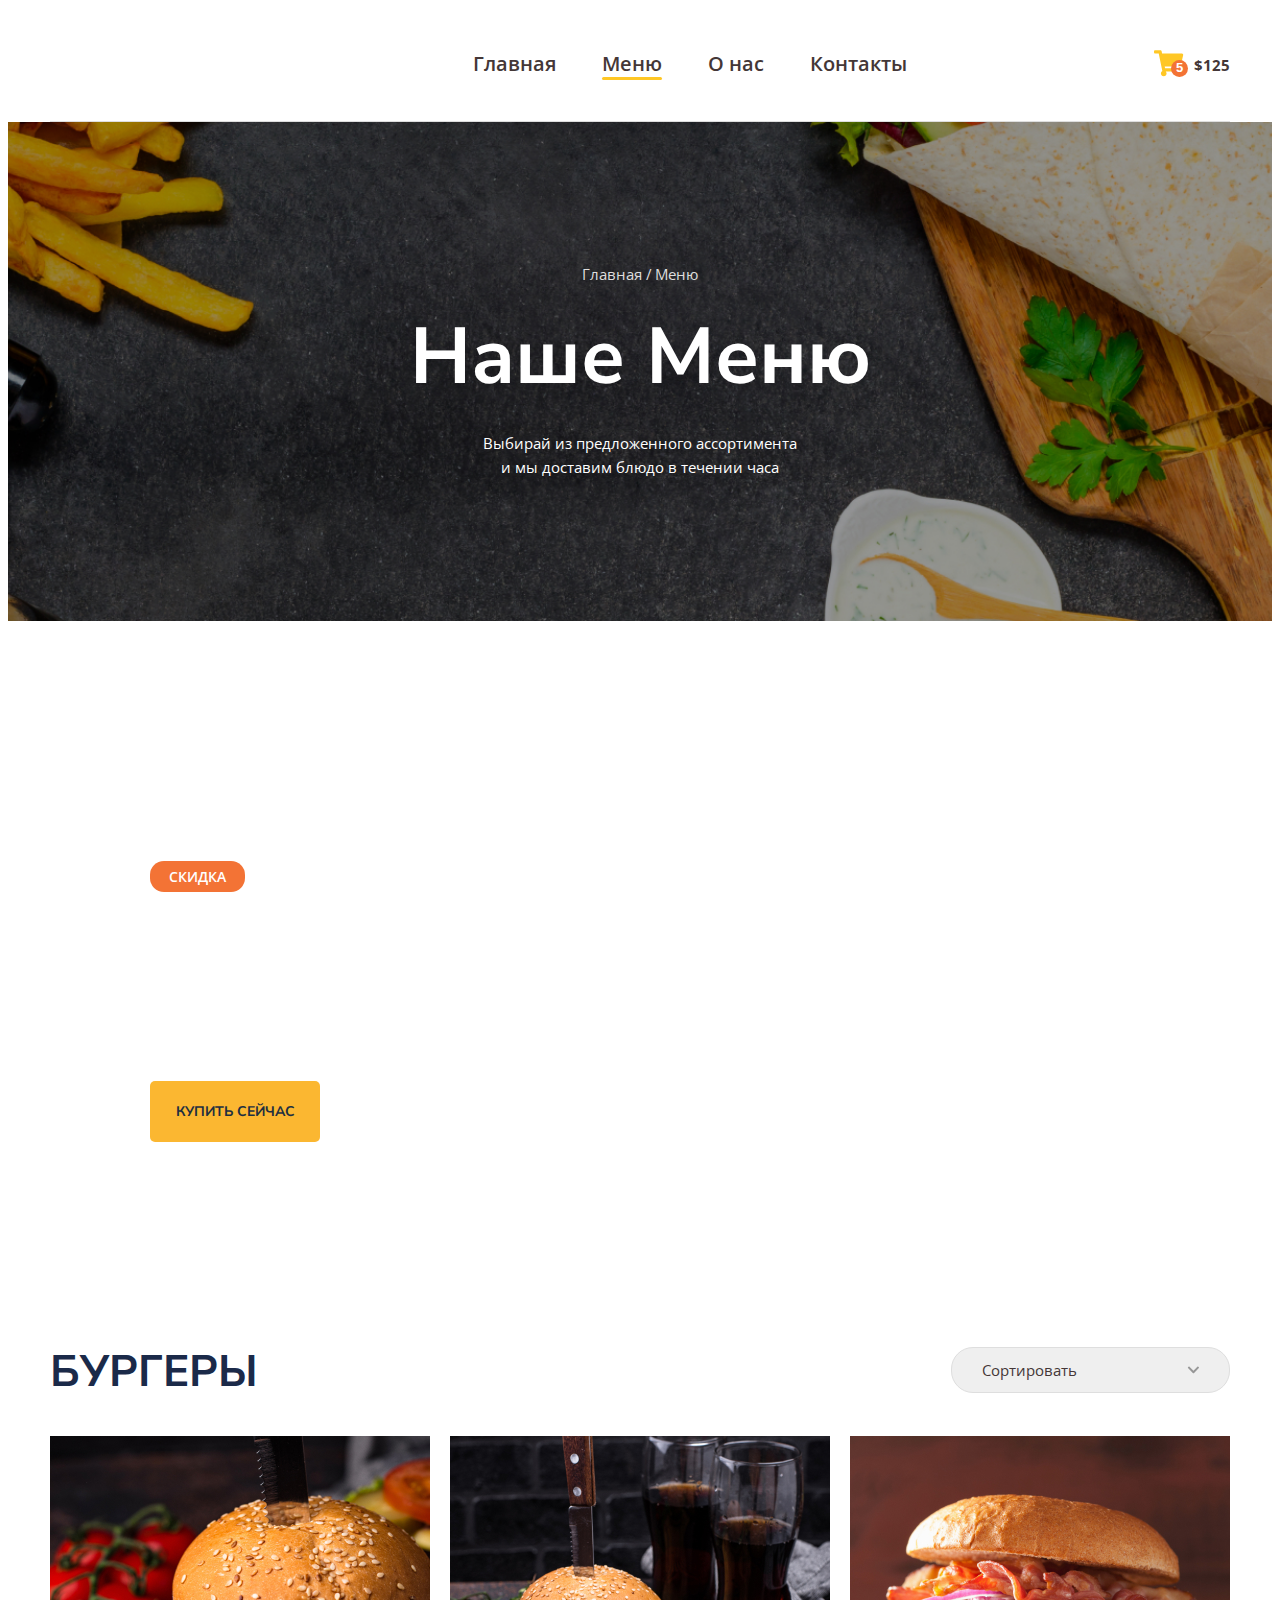
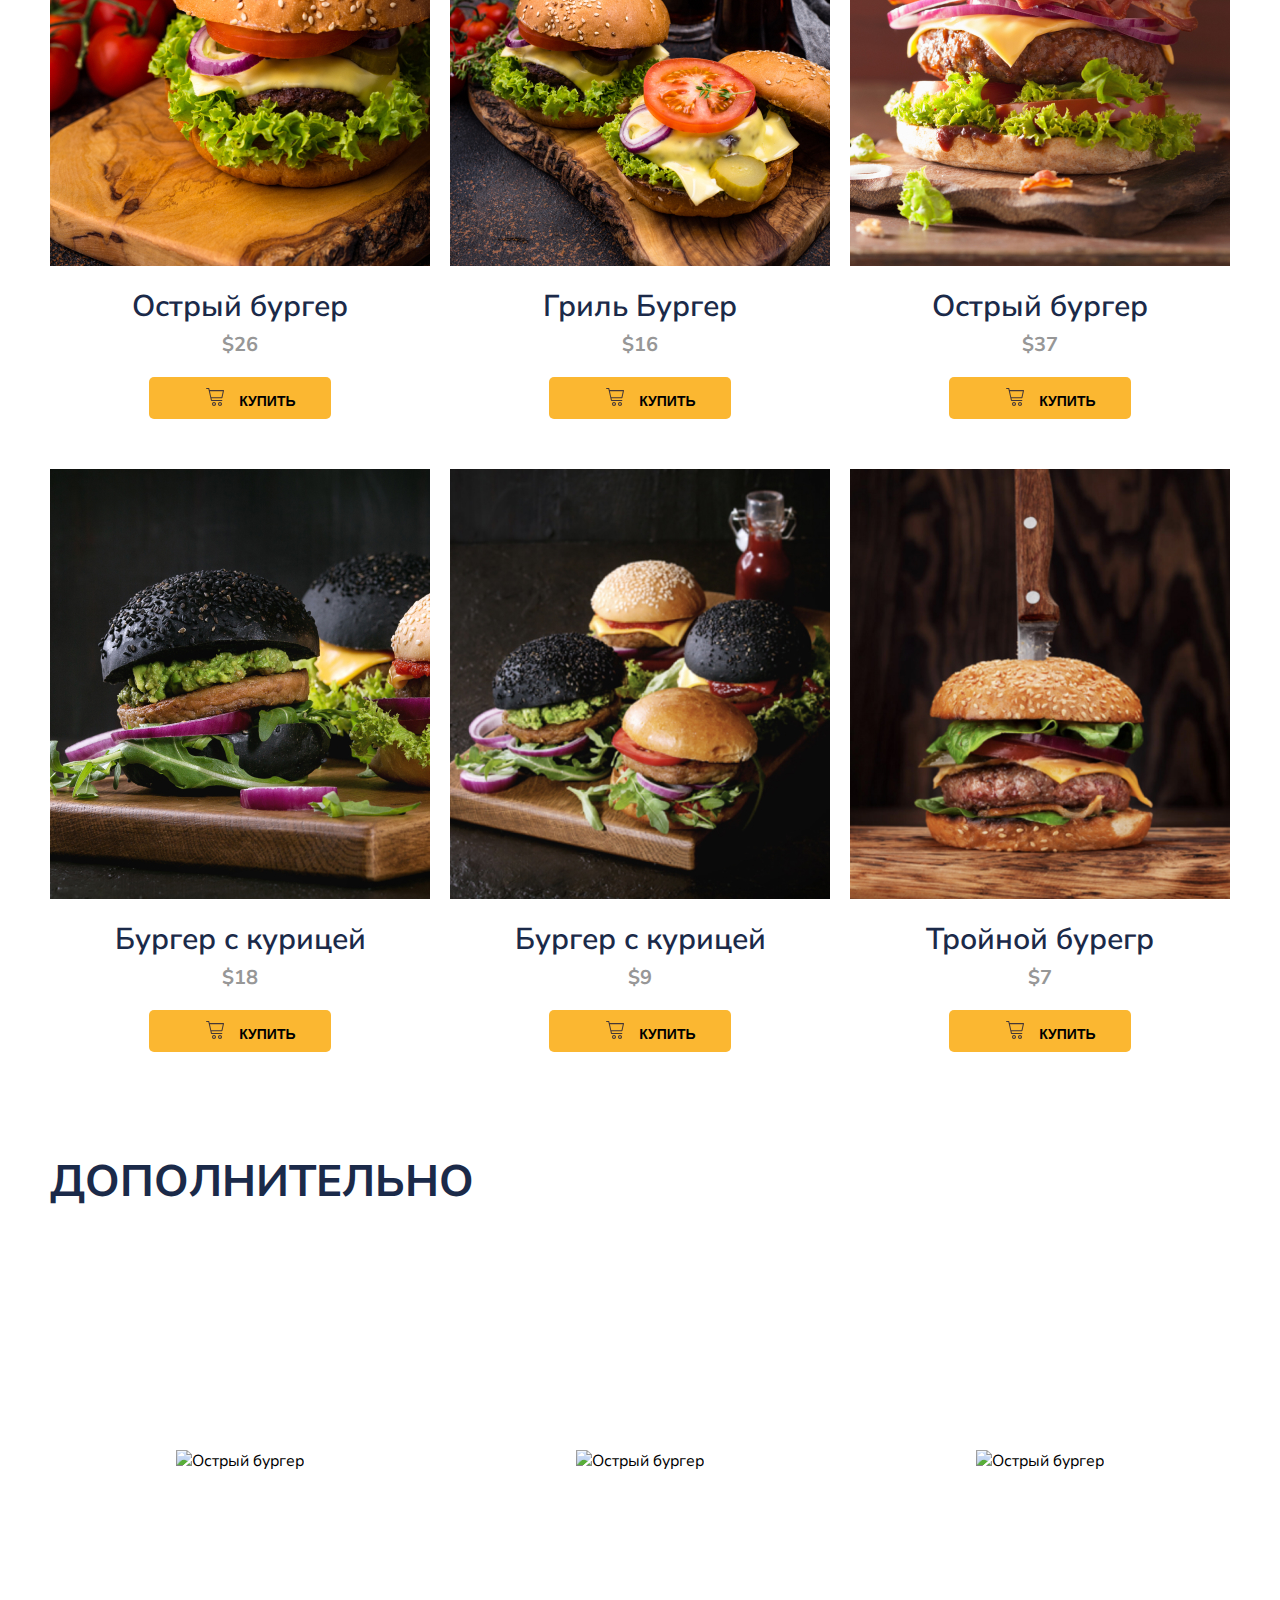
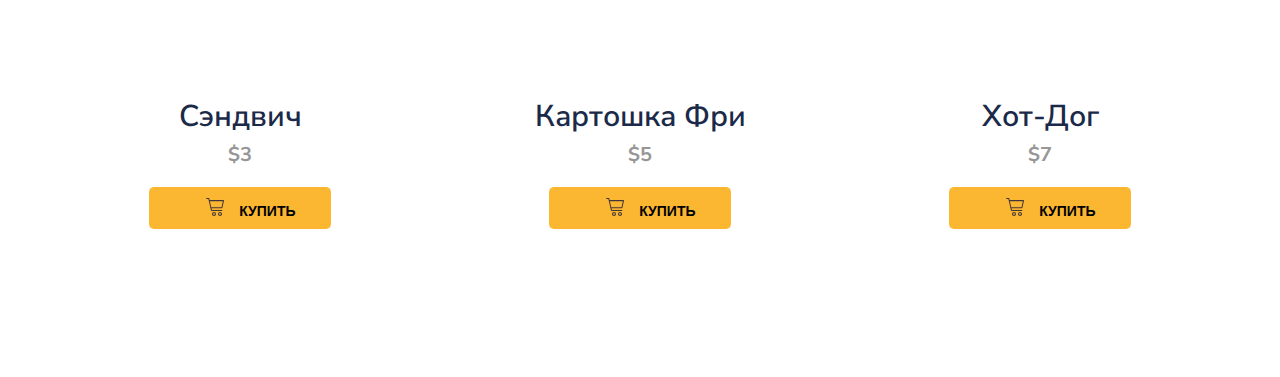
==== index.html @ 00203595 "more-menu" ====
<!DOCTYPE html>
<html lang="RU">
<head>
    <meta charset="UTF-8">
    <meta http-equiv="X-UA-Compatible" content="IE=edge">
    <meta name="viewport" content="width=device-width, initial-scale=1.0">
    <title>Document</title>
    <link rel="preconnect" href="https://fonts.googleapis.com">
    <link rel="preconnect" href="https://fonts.gstatic.com" crossorigin>
    <link href="https://fonts.googleapis.com/css2?family=Lato:wght@700&family=Nunito+Sans:wght@600;700;800;900&family=Open+Sans:wght@400;600;700&display=swap" rel="stylesheet">
    <link rel="stylesheet" href="styles/main.css">
    <link rel="stylesheet" href="styles/normalize.css">
</head>
<body>
    <Header>
        <div class="container">
            <div class="header">
                <a href="#" class="header-logo"></a>
                <nav>
                    <ul class="header-nav">
                        <li><a href="#">Главная</a></li>
                        <li><a href="#" class="active">Меню</a></li>
                        <li><a href="#">О нас</a></li>
                        <li><a href="#">Контакты</a></li>
                    </ul>
                </nav>
                <button type="button" class="button">
                    <span class="button-item">
                        <img src="images/shopping-cart.svg" alt="Корзина">
                        <span class="button-count">5</span>
                    </span>
                    <span class="button-text">$125</span>
                </button>
            </div>
        </div>
    </Header>
    <div class="bg">
        <div class="container">
            <ul class="breadcrumbs">
                <li><a href="#">Главная</a></li>
                <li><a href="#">Меню</a></li>
            </ul>
            <h1 class="title">Наше Меню</h1>
            <p class="discription">Выбирай из предложенного ассортимента и мы доставим блюдо в течении часа</p>
        </div>
    </div>
    <main>
        <div class="banner">
            <div class="container">
                <div class="banner-box">
                    <h2 class="banner-title">
                        <span>скидка</span>
                        -30%
                    </h2>
                    <P class="banner-text">Только при покупке 3-х и более позиций, мы дарим скидку. Акции не суммируются.</P>
                    <a href="#" class="banner-link">купить сейчас</a>
                </div>
            </div>
        </div>
        <section class="menu">
            <div class="container">
                <div class="menu-header">
                    <h2 class="menu-title">
                        Бургеры
                    </h2>
                    <select class="menu-select">
                        <option value="">Сортировать</option>
                        <option value="up">По возрастанию</option> 
                        <option value="down">По убыванию</option>
                    </select>
                </div>
                <div class="menu-grid">
                    <div class="menu-grid-item">
                        <div class="menu-grid-cover">
                            <img src="images/menu/1.jpg" alt="Острый бургер">
                        </div>
                        <p class="menu-grid-title">Острый бургер</p>
                        <P class="menu-grid-price">$26</P>
                        <button type="button" class="menu-grid-btn">
                            <span class="menu-grid-icon"></span>
                            <span class="menu-grid-text">Купить</span>
                        </button>
                    </div>
                    <div class="menu-grid-item">
                        <div class="menu-grid-cover">
                            <img src="images/menu/2.jpg" alt="Острый бургер">
                        </div>
                        <p class="menu-grid-title">Гриль Бургер</p>
                        <P class="menu-grid-price">$16</P>
                        <button type="button" class="menu-grid-btn">
                            <span class="menu-grid-icon"></span>
                            <span class="menu-grid-text">Купить</span>
                        </button>
                    </div>
                    <div class="menu-grid-item">
                        <div class="menu-grid-cover">
                            <img src="images/menu/3.jpg" alt="Острый бургер">
                        </div>
                        <p class="menu-grid-title">Острый бургер</p>
                        <P class="menu-grid-price">$37</P>
                        <button type="button" class="menu-grid-btn">
                            <span class="menu-grid-icon"></span>
                            <span class="menu-grid-text">Купить</span>
                        </button>
                    </div>
                    <div class="menu-grid-item">
                        <div class="menu-grid-cover">
                            <img src="images/menu/4.jpg" alt="Острый бургер">
                        </div>
                        <p class="menu-grid-title">Бургер с курицей</p>
                        <P class="menu-grid-price">$18</P>
                        <button type="button" class="menu-grid-btn">
                            <span class="menu-grid-icon"></span>
                            <span class="menu-grid-text">Купить</span>
                        </button>
                    </div>
                    <div class="menu-grid-item">
                        <div class="menu-grid-cover">
                            <img src="images/menu/5.jpg" alt="Острый бургер">
                        </div>
                        <p class="menu-grid-title">Бургер с курицей</p>
                        <P class="menu-grid-price">$9</P>
                        <button type="button" class="menu-grid-btn">
                            <span class="menu-grid-icon"></span>
                            <span class="menu-grid-text">Купить</span>
                        </button>
                    </div>
                    <div class="menu-grid-item">
                        <div class="menu-grid-cover">
                            <img src="images/menu/6.jpg" alt="Острый бургер">
                        </div>
                        <p class="menu-grid-title">Тройной бурегр</p>
                        <P class="menu-grid-price">$7</P>
                        <button type="button" class="menu-grid-btn">
                            <span class="menu-grid-icon"></span>
                            <span class="menu-grid-text">Купить</span>
                        </button>
                    </div>
                </div>
                <div class="menu-header">
                    <h2 class="menu-title">
                        Дополнительно
                    </h2>
                </div>
                <div class="more-menu-grid">
                    <div class="menu-grid-item">
                        <div class="menu-grid-cover">
                            <img src="images/menu/more/1.jpg" alt="Острый бургер">
                        </div>
                        <p class="menu-grid-title">Сэндвич</p>
                        <P class="menu-grid-price">$3</P>
                        <button type="button" class="menu-grid-btn">
                            <span class="menu-grid-icon"></span>
                            <span class="menu-grid-text">Купить</span>
                        </button>
                    </div>
                    <div class="menu-grid-item">
                        <div class="menu-grid-cover">
                            <img src="images/menu/more/2.jpg" alt="Острый бургер">
                        </div>
                        <p class="menu-grid-title">Картошка Фри</p>
                        <P class="menu-grid-price">$5</P>
                        <button type="button" class="menu-grid-btn">
                            <span class="menu-grid-icon"></span>
                            <span class="menu-grid-text">Купить</span>
                        </button>
                    </div>
                    <div class="menu-grid-item">
                        <div class="menu-grid-cover">
                            <img src="images/menu/more/3.jpg" alt="Острый бургер">
                        </div>
                        <p class="menu-grid-title">Хот-Дог</p>
                        <P class="menu-grid-price">$7</P>
                        <button type="button" class="menu-grid-btn">
                            <span class="menu-grid-icon"></span>
                            <span class="menu-grid-text">Купить</span>
                        </button>
                    </div>
            </div>
        </section>
    </main>
</body>
</html>
---- styles/main.css ----
body {
    font-family: 'Nunito Sans', sans-serif;
}
.container {
    max-width: 1180px;
    margin: 0 auto;
    padding-left: 15px;
    padding-right: 15px;
}
.header {
    border-bottom: 1px solid #DEDEDE;
}
.header {
    font-family: 'Open Sans', sans-serif;
    display: flex; 
    align-items: center;
    justify-content: space-between;
    padding-top: 26px;
    padding-bottom: 25px;
}
.header-logo {
    display: block;
    background-image: url(../images/logo.svg);
    width: 176px;
    height: 56px;
    background-repeat: no-repeat;
    background-size: cover;
}
.header-nav {
    display: flex;
    list-style-type: none;
    padding-left: 0;
    gap: 46px;
}
.header-nav a {
    font-weight: 600;
    font-size: 20px;
    color: #443737;
    text-decoration: none;
}
.header-nav a:hover {
    color: #FFC725;
}
.header-nav a::after {
    content: '';
    width: 100%;
    height: 3px;
    border-radius: 1.5px;
    background: transparent;
    display: block;
}
.header-nav a.active::after {
    background: #FFC725;
}
.button {
    display: flex;
    align-items: center;
    background-color: transparent;
    border: none;
    padding: 0;
    gap: 10px;
    cursor: pointer;
}
.button-text {
    color: #443737;
    font-family: 'Open Sans';
    font-weight: 700;
    font-size: 15px;
}
.button-item {
    position: relative;
}
.button-count {
    font-weight: 700;
    font-size: 13px;
    color: white;
    background: #F37335;
    border-radius: 100%;
    position: absolute;
    width: 17px;
    height: 17px;
    text-align: center;
    line-height: 1.3;
    bottom: 3px;
    right: -4px;
}
.bg {
    text-align: center;
    color: white;
    background-image: url(../images/bg.jpg);
    background-size: cover;
    background-position: center center;
    padding: 142px 0;
    margin-bottom: 140px;
}
.breadcrumbs {
    padding-left: 0;
    margin-top: 0;
    list-style-type: none;
    display: flex;
    justify-content: center;
    gap: 7px;
}
.breadcrumbs a {
    color: #DEDEDE;
    font-size: 15px;
    font-family: 'Open Sans', sans-serif;
    text-decoration: none;
}
.breadcrumbs a:hover {
    color: #FFC725;
}
.breadcrumbs a::before {
    content: '/';
    position: relative;
    left: -3px;
    pointer-events: none;
}
.breadcrumbs a:hover::before {
    color: #DEDEDE
}
.breadcrumbs li:first-child a::before {
    display: none;
}
.title {
    font-weight: 700;
    font-size: 79px;
    margin-top: 17px;
    margin-bottom: 20px;
}
.discription {
    font-family: 'Open Sans', sans-serif;
    font-size: 15px;
    line-height: 1.6;
    max-width: 320px;
    margin: 0 auto;
}
.banner-box {
    background-image: url(../images/banner-bg.jpg);
    margin: 0 auto;
    margin-bottom: 100px;
    background-position: center center;
    padding: 100px;
    background-repeat: no-repeat;
    background-size: cover;
}
.banner-title span {
    font-family: 'Open Sans', sans-serif;
    display: block;
    color: white;
    background-color: #F37335;
    max-width: 95px;
    font-size: 14px;
    text-align: center;
    text-transform: uppercase;
    padding-top: 6px;
    padding-bottom: 6px;
    border-radius: 14px;
    margin-bottom: 9px;
    font-weight: 600;
}
.banner-title {
    color: white;
    font-weight: 900;
    font-size: 60px;
    margin-top: 0;
    margin-bottom: 11px;
}
.banner-text {
    max-width: 307px;
    font-family: 'Open Sans', sans-serif;
    font-size: 15px;
    color: white;
    margin: 0;
    line-height: 24px;
}
.banner-link {
    text-decoration: none;
    font-weight: 700;
    font-size: 14px;
    color: #1e2f40;
    background-color: #FBB731;
    padding: 21px 0px;
    display: block;
    margin-top: 15px;
    border-radius: 5px;
    max-width: 170px;
    text-align: center;
    text-transform: uppercase;
}
.menu-header {
    display: flex;
    align-items: center;
    justify-content: space-between;
}
.menu-title {
    font-size: 44px;
    font-weight: 700;
    text-transform: uppercase;
    color: #1B2A49;
    margin: 0;
    margin-bottom: 34px;
}
.menu-select {
    border: 1px solid #DEDEDE;
    padding: 12px 30px;
    border-radius: 22px;
    color: #443737;
    font-size: 15px;
    font-family: 'Open Sans', sans-serif;
    appearance: none;
    flex-basis: 279px;
    background-image: url(../images/arrow-down.svg);
    background-size: 12.79px 7.75px;
    background-repeat: no-repeat;
    background-position:  89% center;
    margin-bottom: 38px;
}
.menu-grid {
    display: grid;
    grid-template-columns: repeat(3, 1fr);
    gap: 20px;
    row-gap: 50px;
}
.menu-grid > *:nth-last-child(-n+3) {
    margin-bottom: 100px;
}
.menu-grid-cover {
    width: 100%;
    height: 430px;
    position: relative;
    overflow: hidden;
}
.menu-grid-cover img {
    position: absolute;
    left: 50%;
    top: 50%;
    transform: translate(-50%, -50%);
    object-fit: cover;
}
.menu-grid-title {
    font-size: 30px;
    font-weight: 600;
    margin: 0 auto;
    margin-top: 22px;
    color: #1B2A49;
    max-width: 270px;
    line-height: 38px;
}
.menu-grid-price {
    font-size: 20px;
    font-weight: 700;
    line-height: 28px;
    color: #979797;
    margin: 0 auto;
    margin-top: 5px;
    max-width: 174px;
}
.menu-grid-btn {
    background-color: #FBB731;
    border-radius: 5px;
    border: none;
    padding: 11px 35px 9px 57px;
    /*margin: 0 auto;*/
    margin-top: 18px;
}
.menu-grid-text {
    font-size: 14px;
    line-height: 18px;
    font-weight: 700;
    text-transform: uppercase;
}
.menu-grid-icon {
    background-image: url(../images/cart-menu.svg);
    width: 18px;
    height: 18px;
    display: inline-block;
    margin-right: 11px;
}
.menu-grid-item {
    text-align: center;
    background-repeat: no-repeat;
    background-position: left center;
    background-size: auto 50%;
}
.more-menu-grid {
    display: grid;
    grid-template-columns: repeat(3, 1fr);
    gap: 20px;
    row-gap: 50px;
}
.more-menu-grid > *:nth-last-child(-n+3) {
    margin-bottom: 140px;
}
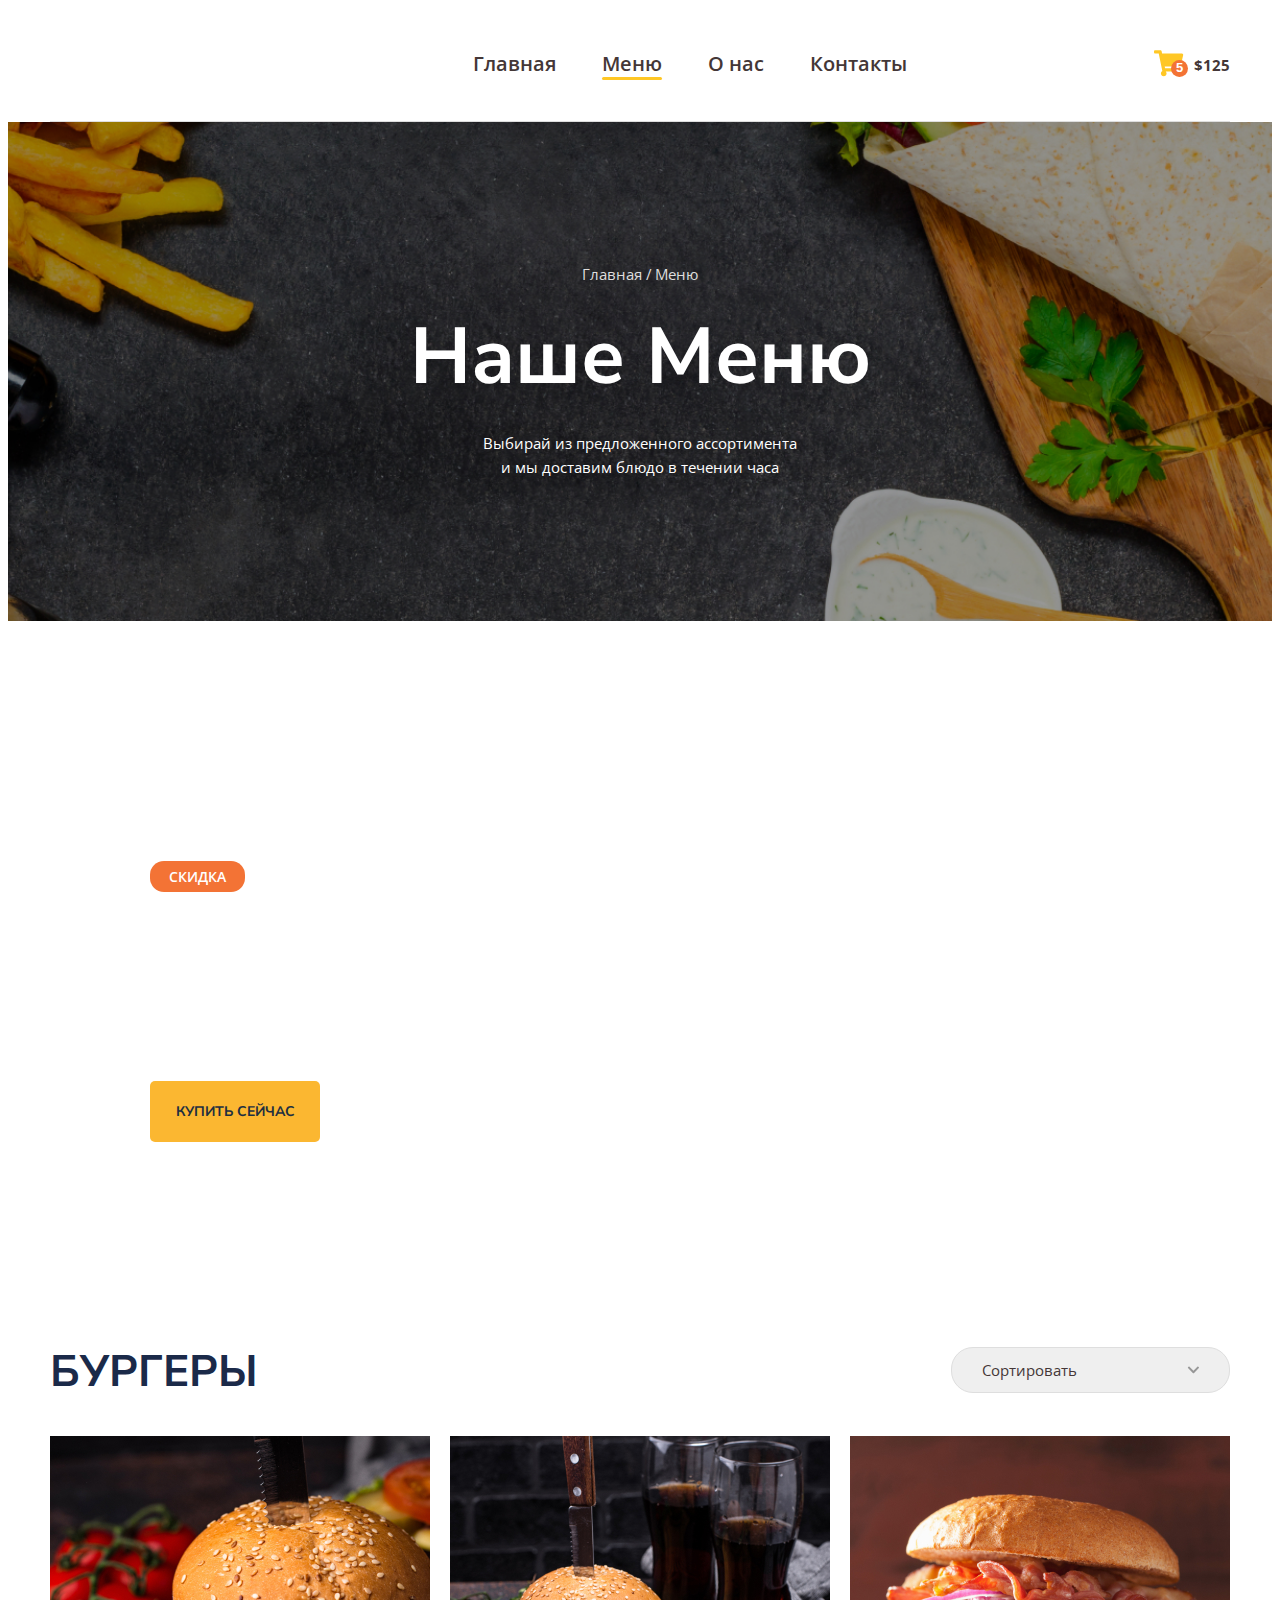
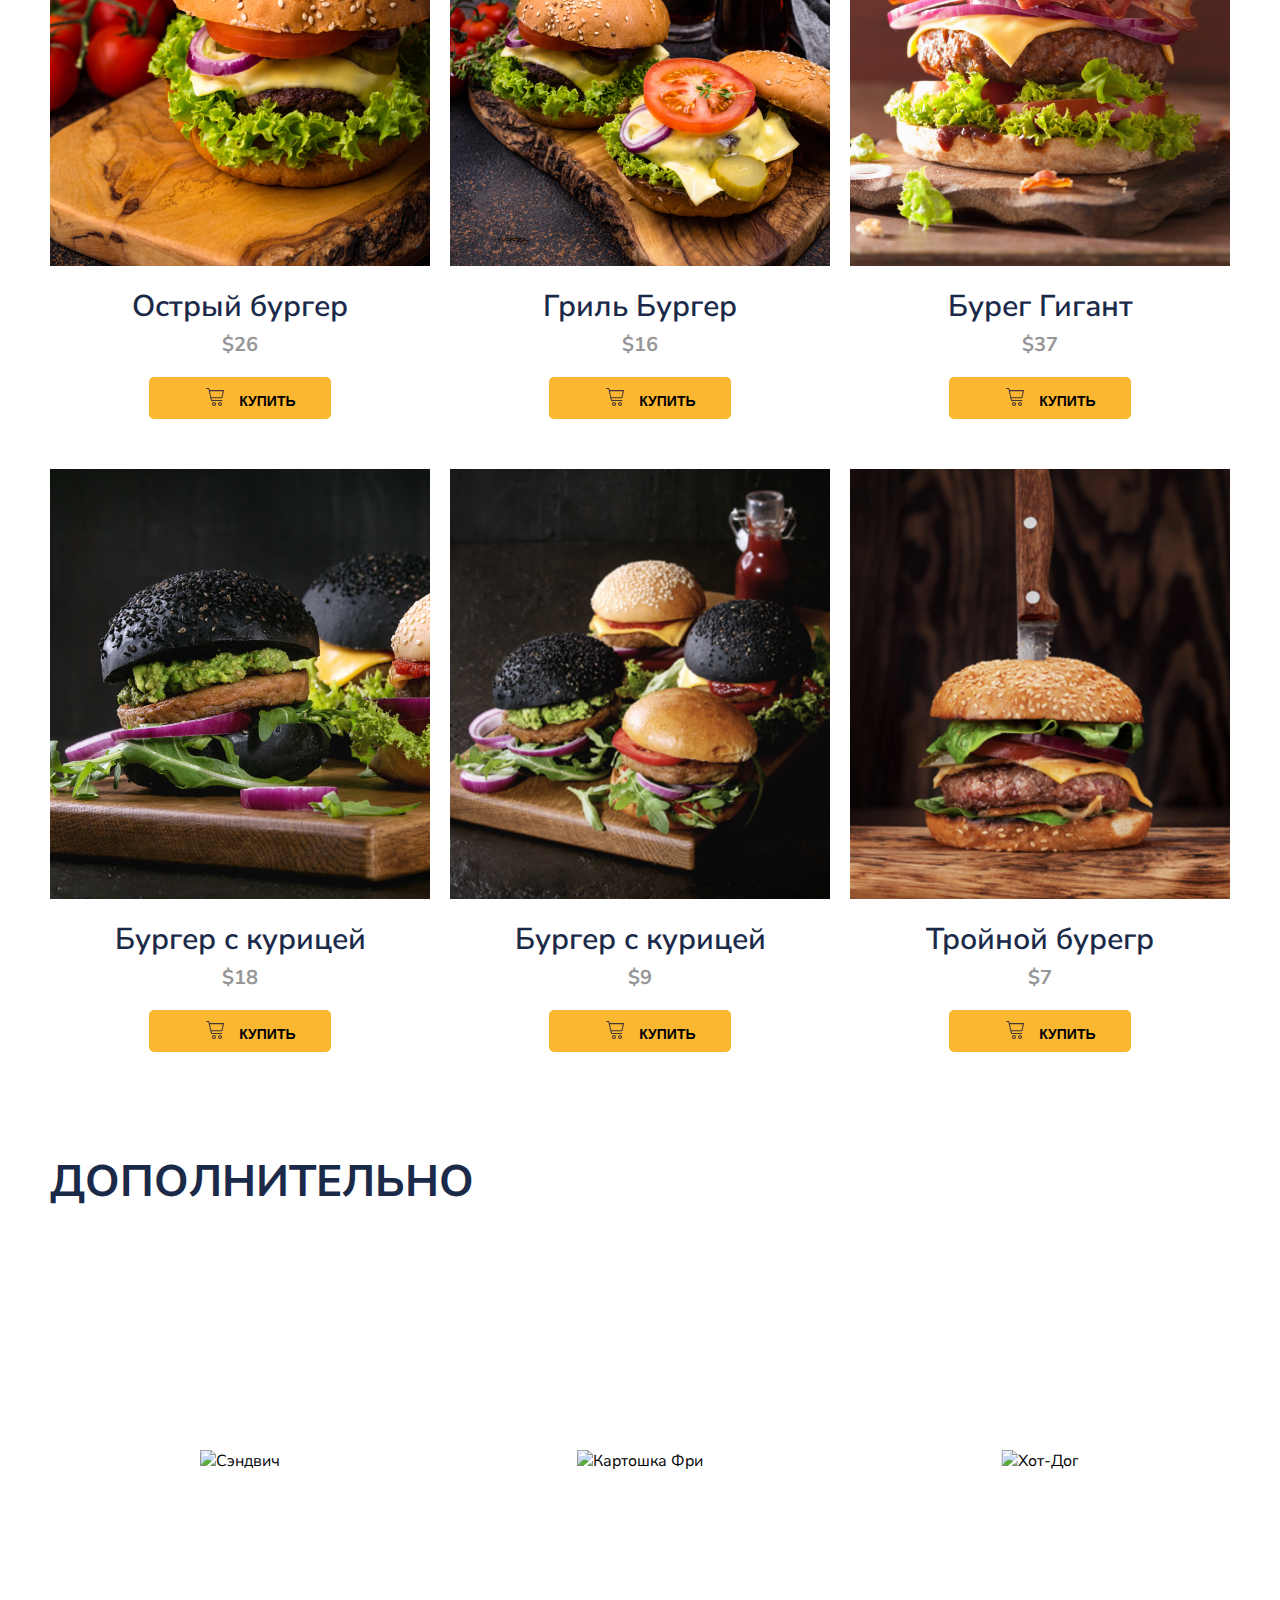
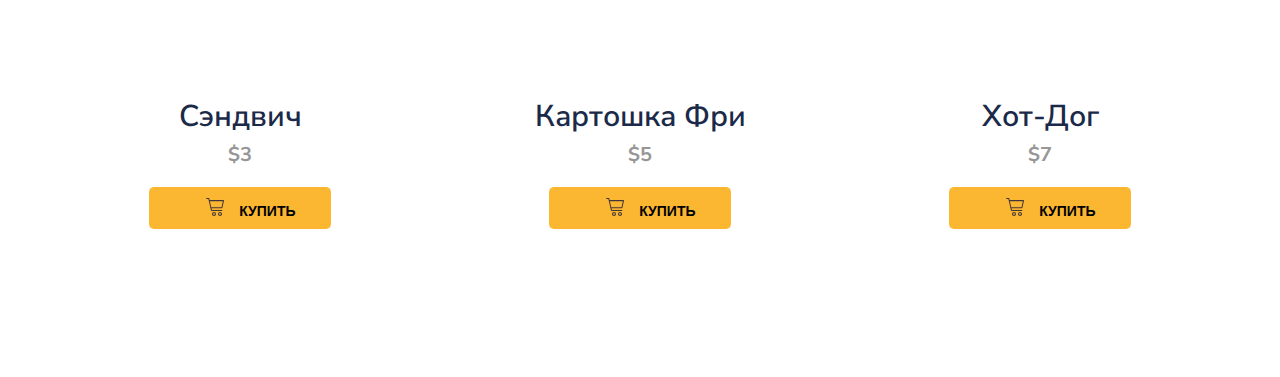
==== commit 2c675f26: "menu-fix-image" ====
--- a/index.html
+++ b/index.html
@@ -83,7 +83,7 @@
                     </div>
                     <div class="menu-grid-item">
                         <div class="menu-grid-cover">
-                            <img src="images/menu/2.jpg" alt="Острый бургер">
+                            <img src="images/menu/2.jpg" alt="Гриль Бургер">
                         </div>
                         <p class="menu-grid-title">Гриль Бургер</p>
                         <P class="menu-grid-price">$16</P>
@@ -94,9 +94,9 @@
                     </div>
                     <div class="menu-grid-item">
                         <div class="menu-grid-cover">
-                            <img src="images/menu/3.jpg" alt="Острый бургер">
+                            <img src="images/menu/3.jpg" alt="Бурег Гигант">
                         </div>
-                        <p class="menu-grid-title">Острый бургер</p>
+                        <p class="menu-grid-title">Бурег Гигант</p>
                         <P class="menu-grid-price">$37</P>
                         <button type="button" class="menu-grid-btn">
                             <span class="menu-grid-icon"></span>
@@ -105,7 +105,7 @@
                     </div>
                     <div class="menu-grid-item">
                         <div class="menu-grid-cover">
-                            <img src="images/menu/4.jpg" alt="Острый бургер">
+                            <img src="images/menu/4.jpg" alt="Бургер с курицей">
                         </div>
                         <p class="menu-grid-title">Бургер с курицей</p>
                         <P class="menu-grid-price">$18</P>
@@ -116,7 +116,7 @@
                     </div>
                     <div class="menu-grid-item">
                         <div class="menu-grid-cover">
-                            <img src="images/menu/5.jpg" alt="Острый бургер">
+                            <img src="images/menu/5.jpg" alt="Бургер с курицей">
                         </div>
                         <p class="menu-grid-title">Бургер с курицей</p>
                         <P class="menu-grid-price">$9</P>
@@ -127,7 +127,7 @@
                     </div>
                     <div class="menu-grid-item">
                         <div class="menu-grid-cover">
-                            <img src="images/menu/6.jpg" alt="Острый бургер">
+                            <img src="images/menu/6.jpg" alt="Тройной бурегр">
                         </div>
                         <p class="menu-grid-title">Тройной бурегр</p>
                         <P class="menu-grid-price">$7</P>
@@ -145,7 +145,7 @@
                 <div class="more-menu-grid">
                     <div class="menu-grid-item">
                         <div class="menu-grid-cover">
-                            <img src="images/menu/more/1.jpg" alt="Острый бургер">
+                            <img src="images/menu/more/1.jpg" alt="Сэндвич">
                         </div>
                         <p class="menu-grid-title">Сэндвич</p>
                         <P class="menu-grid-price">$3</P>
@@ -156,7 +156,7 @@
                     </div>
                     <div class="menu-grid-item">
                         <div class="menu-grid-cover">
-                            <img src="images/menu/more/2.jpg" alt="Острый бургер">
+                            <img src="images/menu/more/2.jpg" alt="Картошка Фри">
                         </div>
                         <p class="menu-grid-title">Картошка Фри</p>
                         <P class="menu-grid-price">$5</P>
@@ -167,7 +167,7 @@
                     </div>
                     <div class="menu-grid-item">
                         <div class="menu-grid-cover">
-                            <img src="images/menu/more/3.jpg" alt="Острый бургер">
+                            <img src="images/menu/more/3.jpg" alt="Хот-Дог">
                         </div>
                         <p class="menu-grid-title">Хот-Дог</p>
                         <P class="menu-grid-price">$7</P>
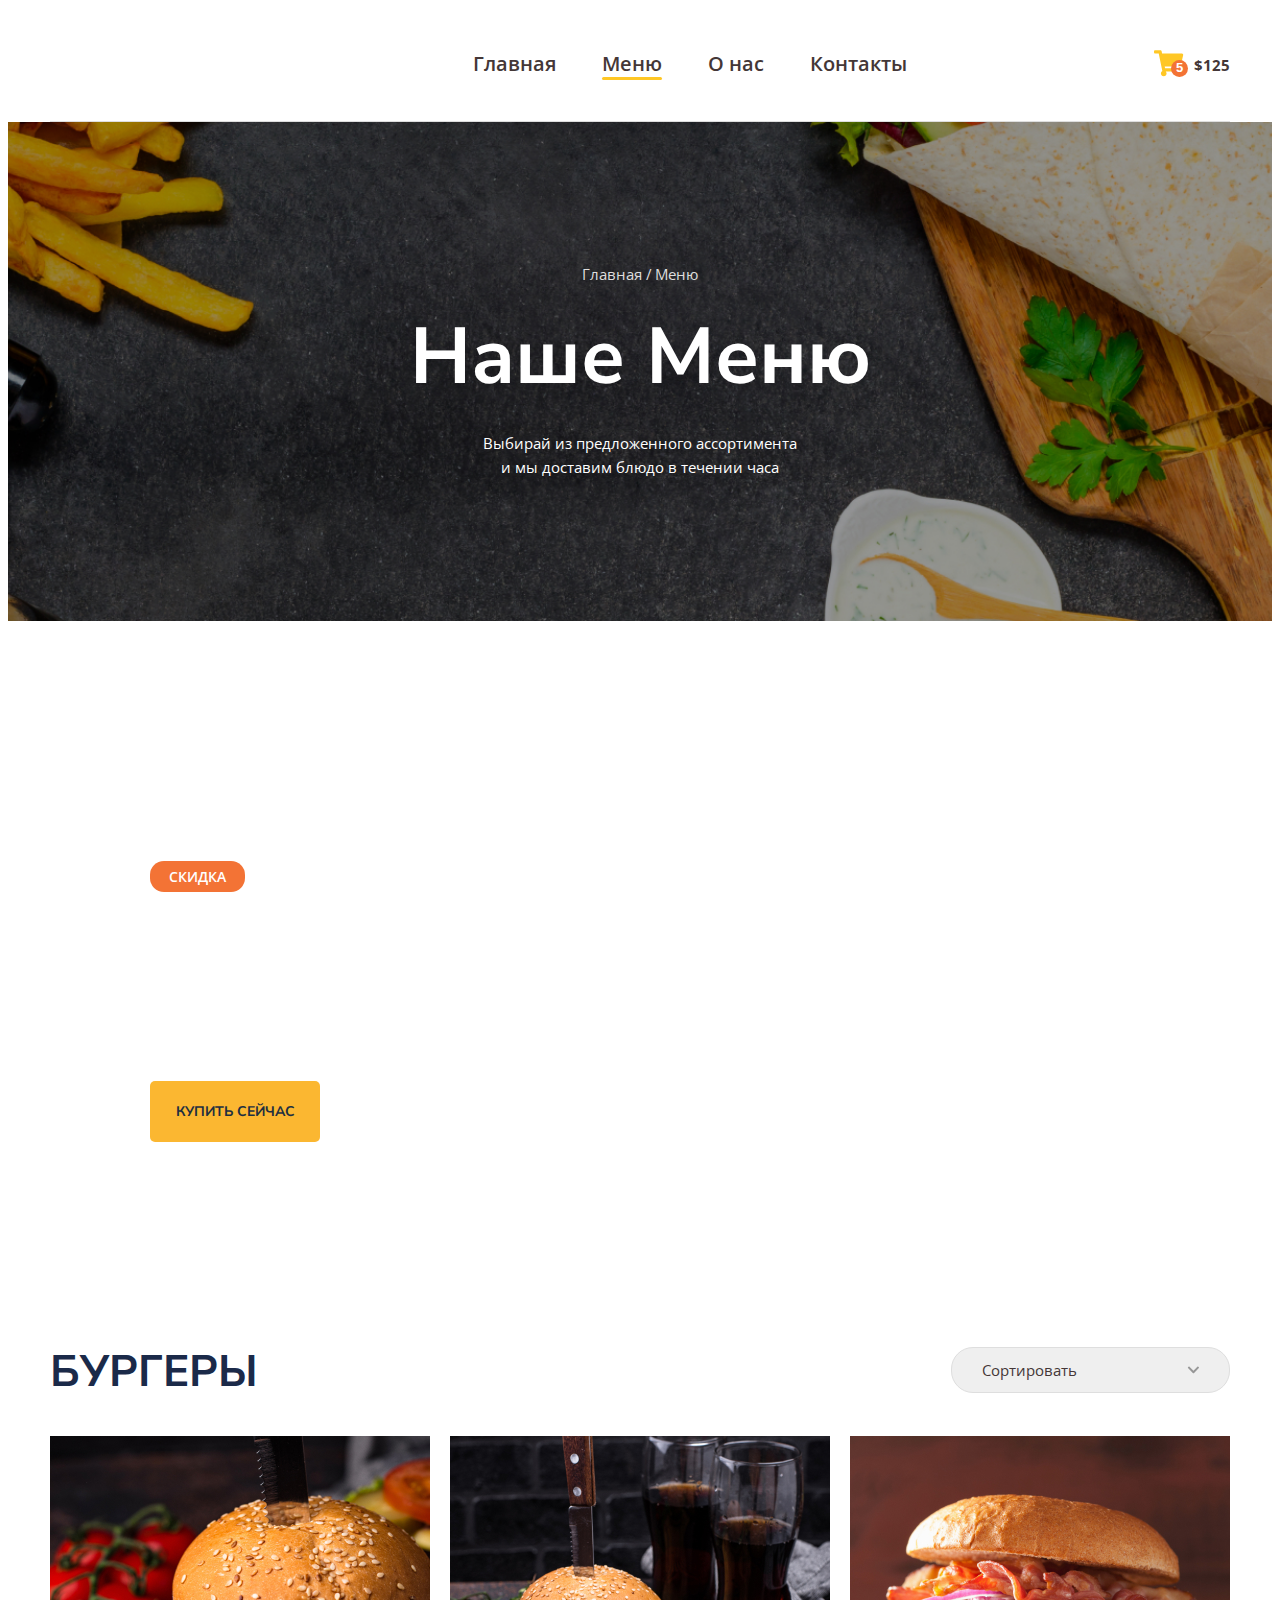
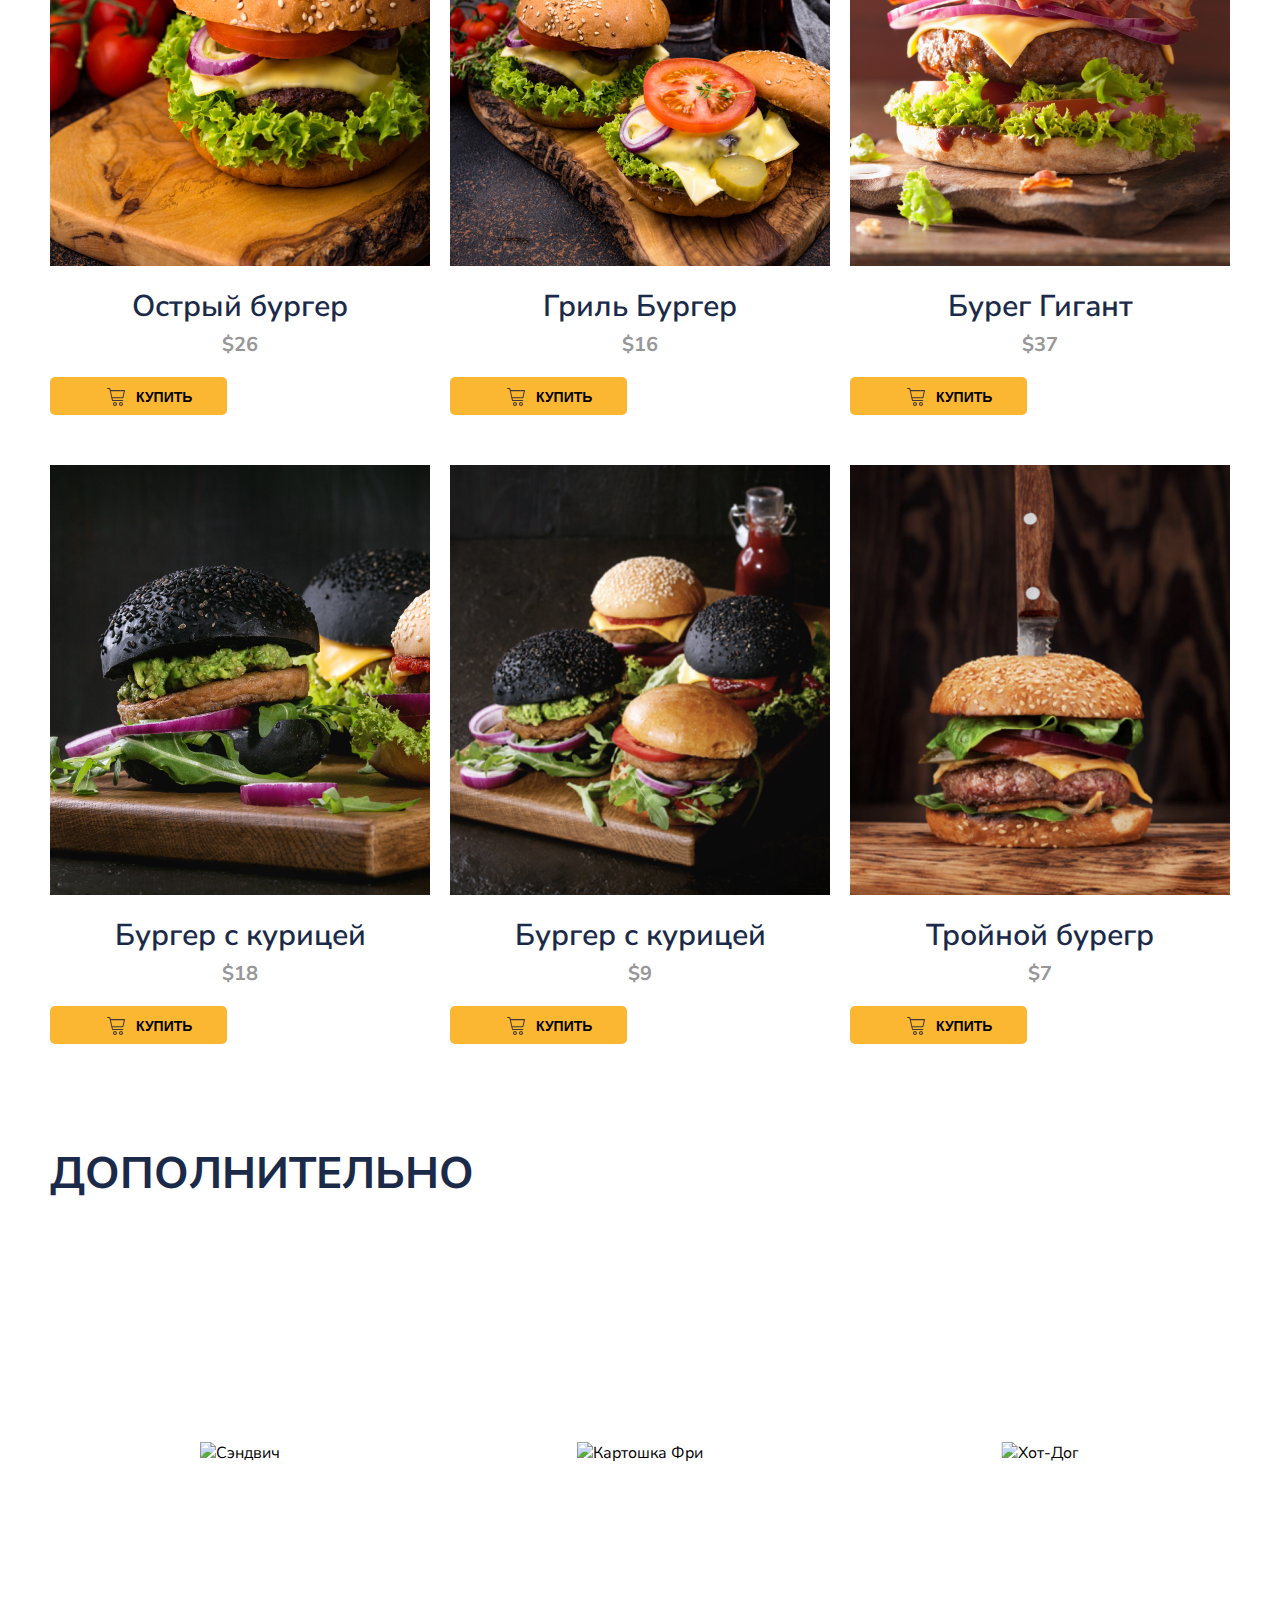
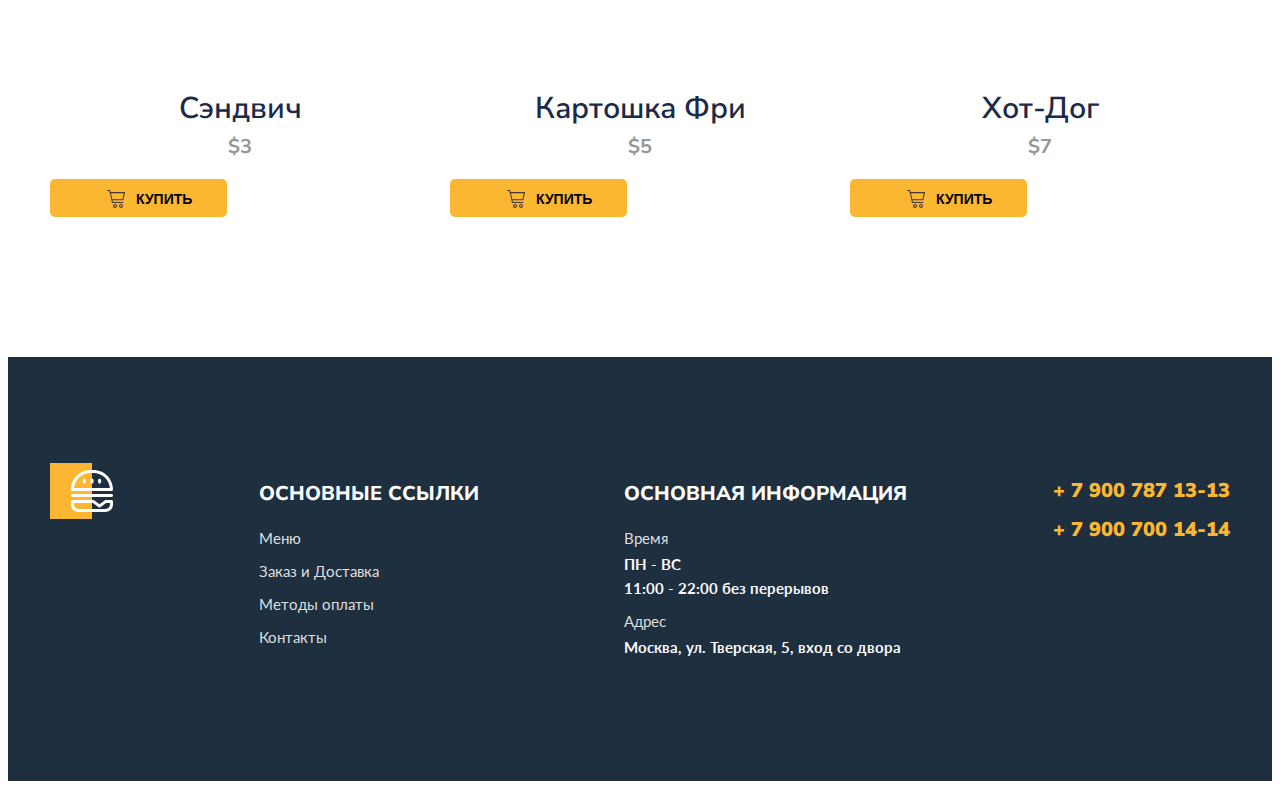
==== commit a50200f0: "add-footer" ====
--- a/index.html
+++ b/index.html
@@ -179,5 +179,43 @@
             </div>
         </section>
     </main>
+    <footer class="footer">
+        <div class="container">
+            <div class="footer-box">
+                <div class="footer-item">
+                    <img class="footer-logo" src="images/logo-light.svg" alt="Logo">
+                </div>
+                <div class="footer-item">
+                    <h2>основные ссылки</h2>
+                    <ul class="footer-list">
+                        <li><a href="">Меню</a></li>
+                        <li><a href="">Заказ и Доставка</a></li>
+                        <li><a href="">Методы оплаты</a></li>
+                        <li><a href="">Контакты</a></li>
+                    </ul>
+                </div>
+                <div class="footer-item">
+                    <h2>основная информация</h2>
+                    <ul class="footer-list">
+                        <li>
+                            <span>Время</span>
+                            ПН - ВС <br>
+                            11:00 - 22:00 без перерывов
+                        </li>
+                        <li>
+                            <span>Адрес</span>
+                            Москва, ул. Тверская, 5, вход со двора
+                        </li>
+                    </ul>
+                </div>
+                <div class="footer-tel">
+                    <ul class="footer-list">
+                        <li>+ 7 900 787 13-13</li>
+                        <li>+ 7 900 700 14-14</li>
+                    </ul>
+                </div>
+            </div>
+        </div>
+    </footer>
 </body>
 </html>--- a/styles/main.css
+++ b/styles/main.css
@@ -261,7 +261,7 @@
     border-radius: 5px;
     border: none;
     padding: 11px 35px 9px 57px;
-    /*margin: 0 auto;*/
+    display: flex;
     margin-top: 18px;
 }
 .menu-grid-text {
@@ -274,8 +274,9 @@
     background-image: url(../images/cart-menu.svg);
     width: 18px;
     height: 18px;
-    display: inline-block;
+    display: block;
     margin-right: 11px;
+    background-repeat: no-repeat;
 }
 .menu-grid-item {
     text-align: center;
@@ -291,4 +292,59 @@
 }
 .more-menu-grid > *:nth-last-child(-n+3) {
     margin-bottom: 140px;
+}
+.footer {
+    background: #1E2F40;
+    color: #fff;
+    padding-top: 106px;
+    padding-bottom: 106px;
+}
+.footer-box {
+    display: flex;
+    justify-content: space-between;
+}
+.footer-logo {
+    width: 63px;
+    height: 56px;
+}
+.footer-item {
+    flex: 0 0 auto;
+}
+.footer-item h2 {
+    font-size: 20px;
+    font-weight: 800;
+    text-transform: uppercase;
+    margin-bottom: 19px;
+}
+.footer-item li {
+    margin-bottom: 9px;
+    font-family: 'Lato', sans-serif;
+    font-size: 15px;
+    color: #FAF9F9;
+    font-weight: 700;
+    line-height: 24px;
+}
+.footer-item a {
+    color: #DEDEDE;
+    text-decoration: none;
+    font-weight: 400;
+}
+.footer-item span {
+    color: #DEDEDE;
+    display: block;
+    font-weight: 400;
+    margin-bottom: 2px;
+}
+.footer-tel ul {
+    font-size: 20px;
+    font-weight: 900;
+    color: #FBB731;
+    margin-top: 14px;
+}
+.footer-tel li {
+    margin-bottom: 12px;
+}
+.footer-list {
+    padding-left: 0;
+    list-style-type: none;
 }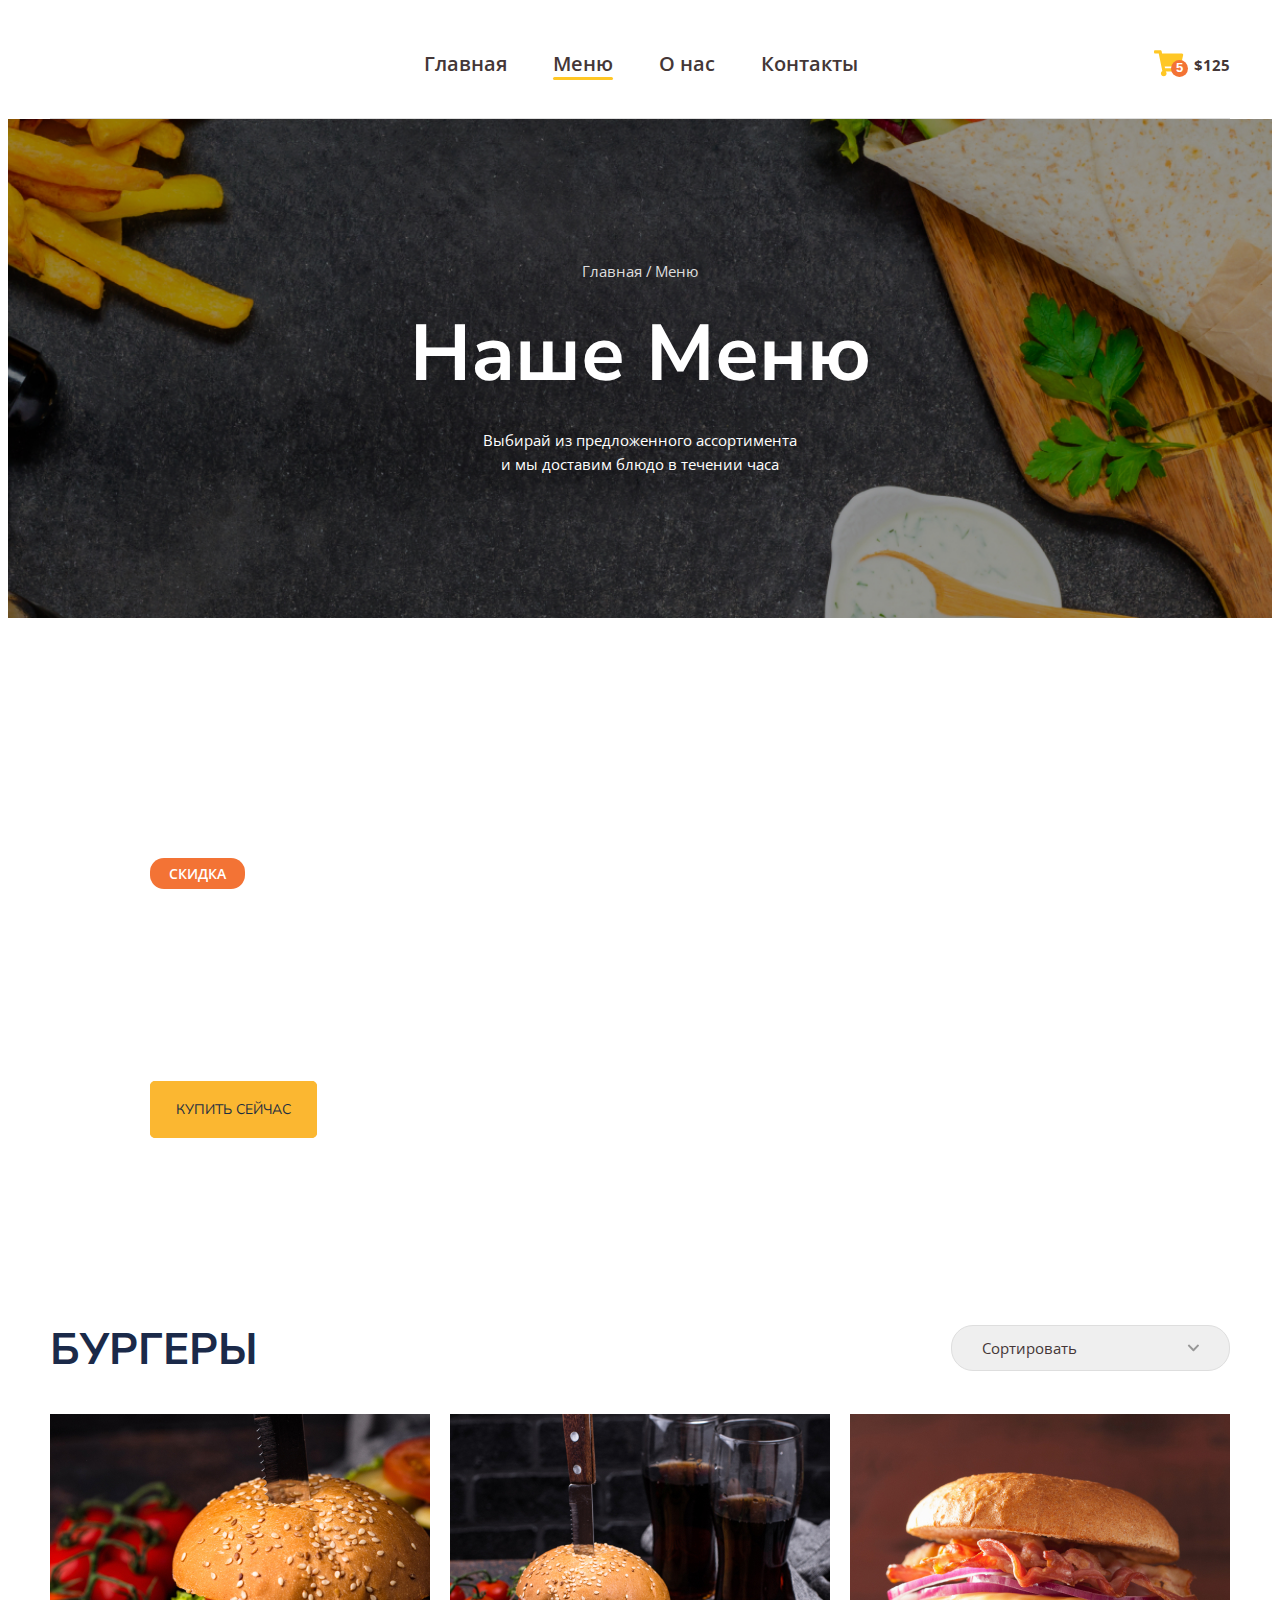
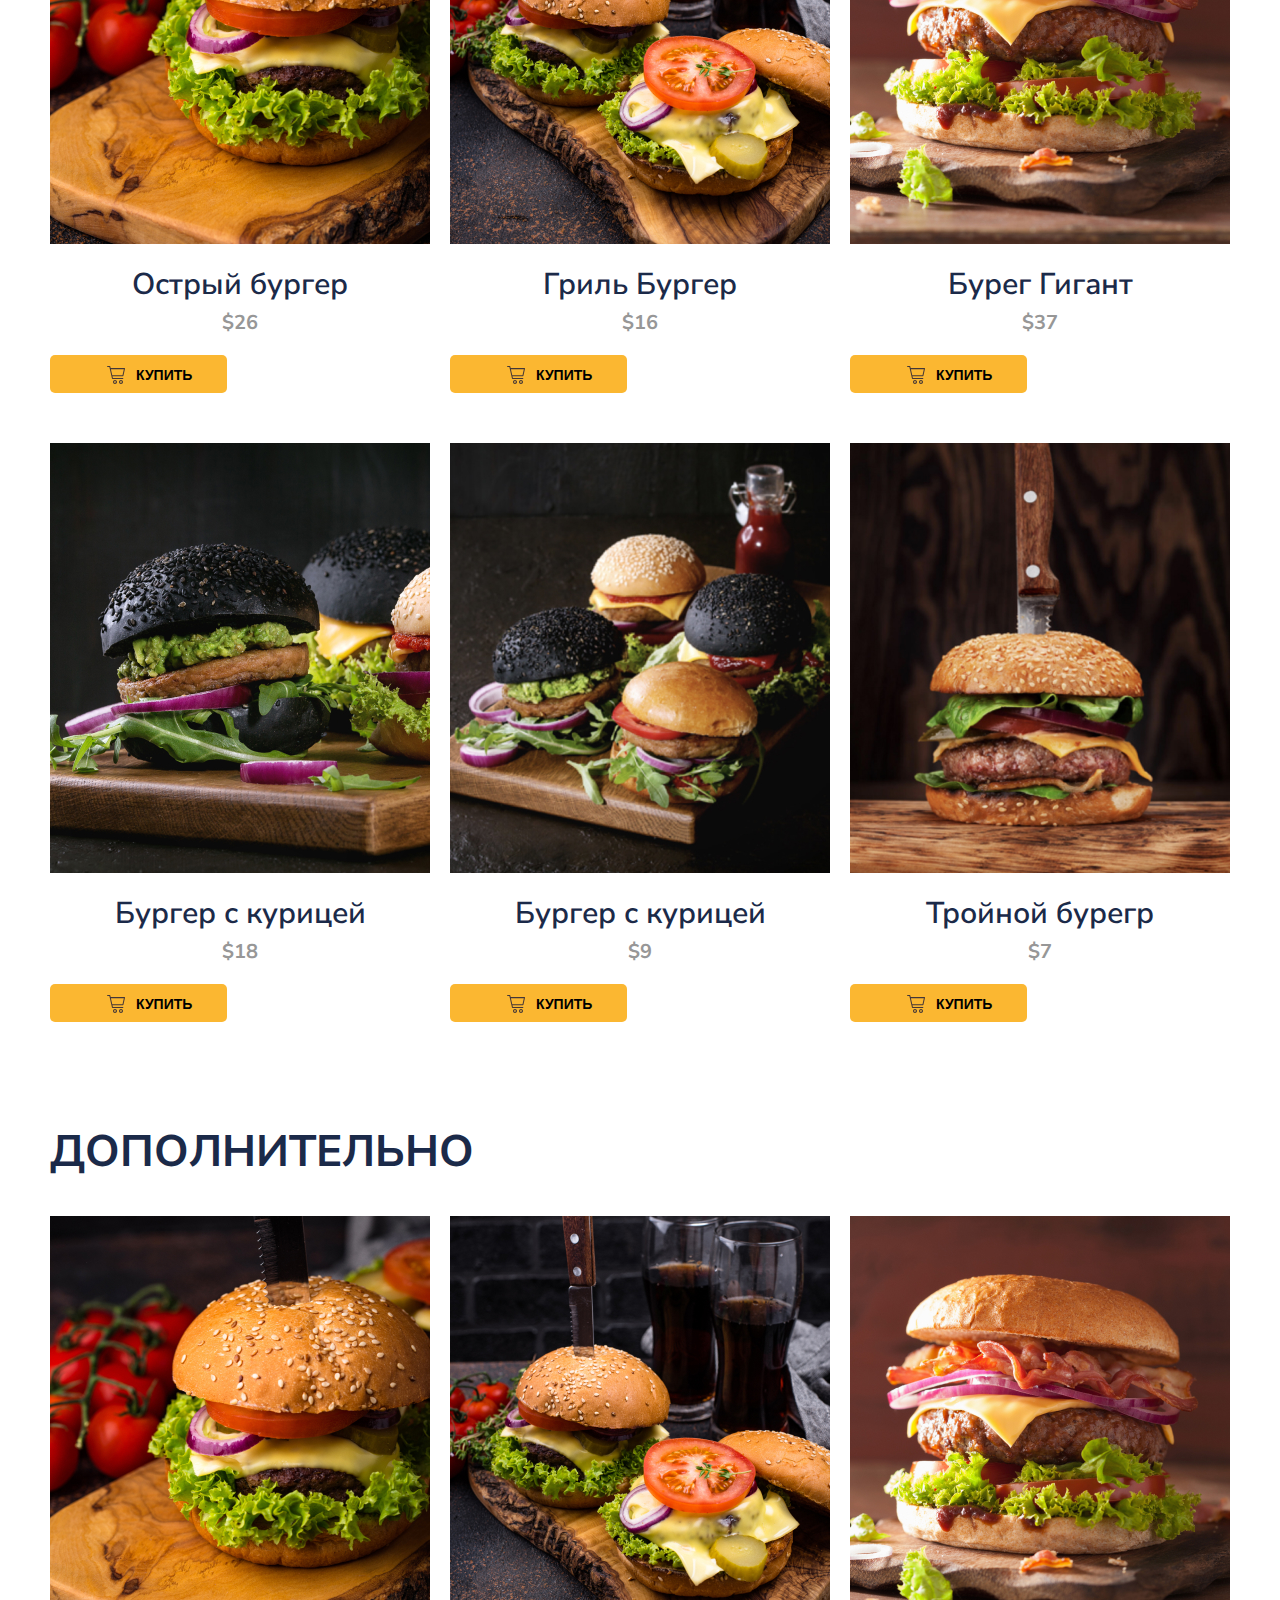
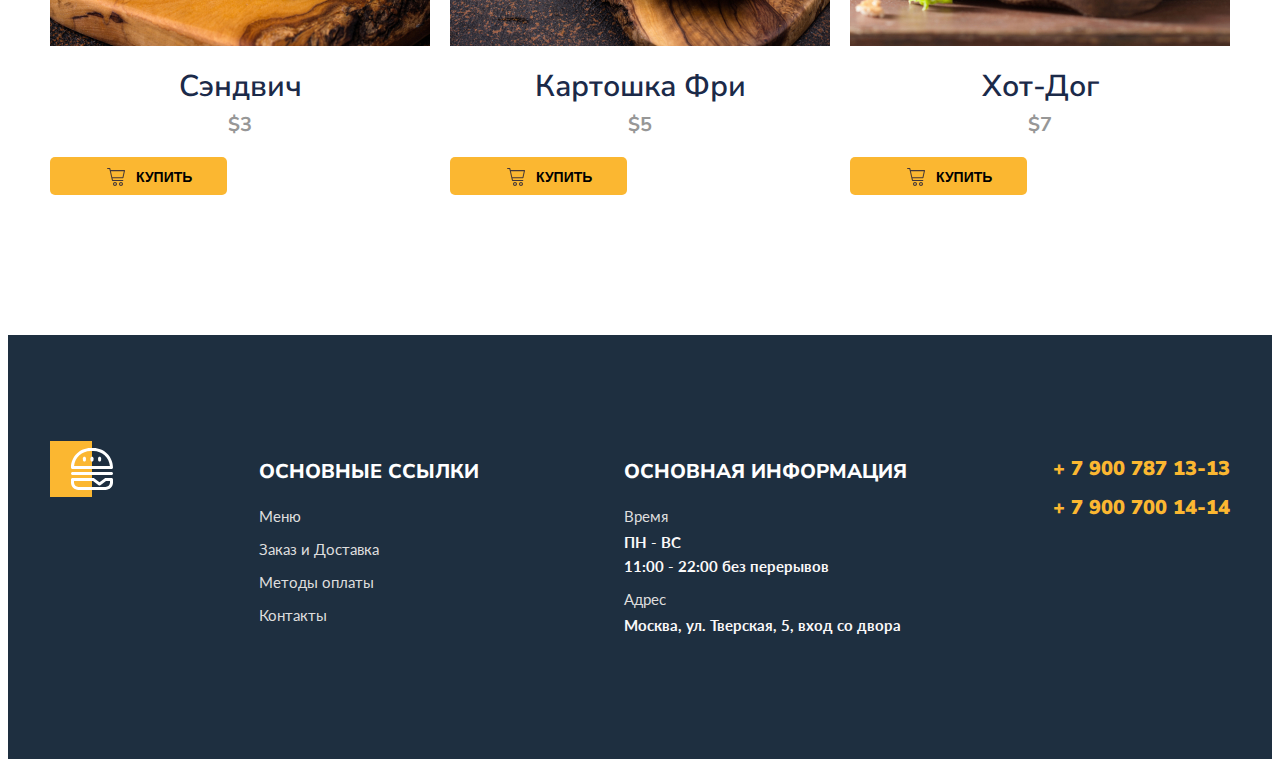
==== commit e15ecb5f: "banner" ====
--- a/index.html
+++ b/index.html
@@ -15,15 +15,17 @@
     <Header>
         <div class="container">
             <div class="header">
-                <a href="#" class="header-logo"></a>
-                <nav>
-                    <ul class="header-nav">
-                        <li><a href="#">Главная</a></li>
-                        <li><a href="#" class="active">Меню</a></li>
-                        <li><a href="#">О нас</a></li>
-                        <li><a href="#">Контакты</a></li>
-                    </ul>
-                </nav>
+                <div class="header-item">
+                    <a href="#" class="header-logo"></a>
+                    <nav>
+                        <ul class="header-nav">
+                            <li><a href="#">Главная</a></li>
+                            <li><a href="#" class="active">Меню</a></li>
+                            <li><a href="#">О нас</a></li>
+                            <li><a href="#">Контакты</a></li>
+                        </ul>
+                    </nav>
+                </div>
                 <button type="button" class="button">
                     <span class="button-item">
                         <img src="images/shopping-cart.svg" alt="Корзина">
@@ -145,7 +147,7 @@
                 <div class="more-menu-grid">
                     <div class="menu-grid-item">
                         <div class="menu-grid-cover">
-                            <img src="images/menu/more/1.jpg" alt="Сэндвич">
+                            <img src="images/menu/1.jpg" alt="Сэндвич">
                         </div>
                         <p class="menu-grid-title">Сэндвич</p>
                         <P class="menu-grid-price">$3</P>
@@ -156,7 +158,7 @@
                     </div>
                     <div class="menu-grid-item">
                         <div class="menu-grid-cover">
-                            <img src="images/menu/more/2.jpg" alt="Картошка Фри">
+                            <img src="images/menu/2.jpg" alt="Картошка Фри">
                         </div>
                         <p class="menu-grid-title">Картошка Фри</p>
                         <P class="menu-grid-price">$5</P>
@@ -167,7 +169,7 @@
                     </div>
                     <div class="menu-grid-item">
                         <div class="menu-grid-cover">
-                            <img src="images/menu/more/3.jpg" alt="Хот-Дог">
+                            <img src="images/menu/3.jpg" alt="Хот-Дог">
                         </div>
                         <p class="menu-grid-title">Хот-Дог</p>
                         <P class="menu-grid-price">$7</P>
--- a/styles/main.css
+++ b/styles/main.css
@@ -6,9 +6,6 @@
     margin: 0 auto;
     padding-left: 15px;
     padding-right: 15px;
-}
-.header {
-    border-bottom: 1px solid #DEDEDE;
 }
 .header {
     font-family: 'Open Sans', sans-serif;
@@ -16,7 +13,8 @@
     align-items: center;
     justify-content: space-between;
     padding-top: 26px;
-    padding-bottom: 25px;
+    padding-bottom: 22px;
+    border-bottom: 1px solid #DEDEDE;
 }
 .header-logo {
     display: block;
@@ -51,6 +49,12 @@
 }
 .header-nav a.active::after {
     background: #FFC725;
+}
+.header-item {
+    display: flex;
+    align-items: center;
+    justify-content: space-between;
+    flex-basis: 68.5%;
 }
 .button {
     display: flex;
@@ -171,22 +175,19 @@
     font-family: 'Open Sans', sans-serif;
     font-size: 15px;
     color: white;
-    margin: 0;
+    margin-top: 0;
+    margin-bottom: 35px;
     line-height: 24px;
 }
 .banner-link {
+    font-size: 14px;
+    padding: 18px 25px;
+    text-transform: uppercase;
     text-decoration: none;
-    font-weight: 700;
-    font-size: 14px;
-    color: #1e2f40;
+    color: #1E2F40;
     background-color: #FBB731;
-    padding: 21px 0px;
-    display: block;
-    margin-top: 15px;
     border-radius: 5px;
-    max-width: 170px;
-    text-align: center;
-    text-transform: uppercase;
+    border: 1px solid #FBB731;
 }
 .menu-header {
     display: flex;
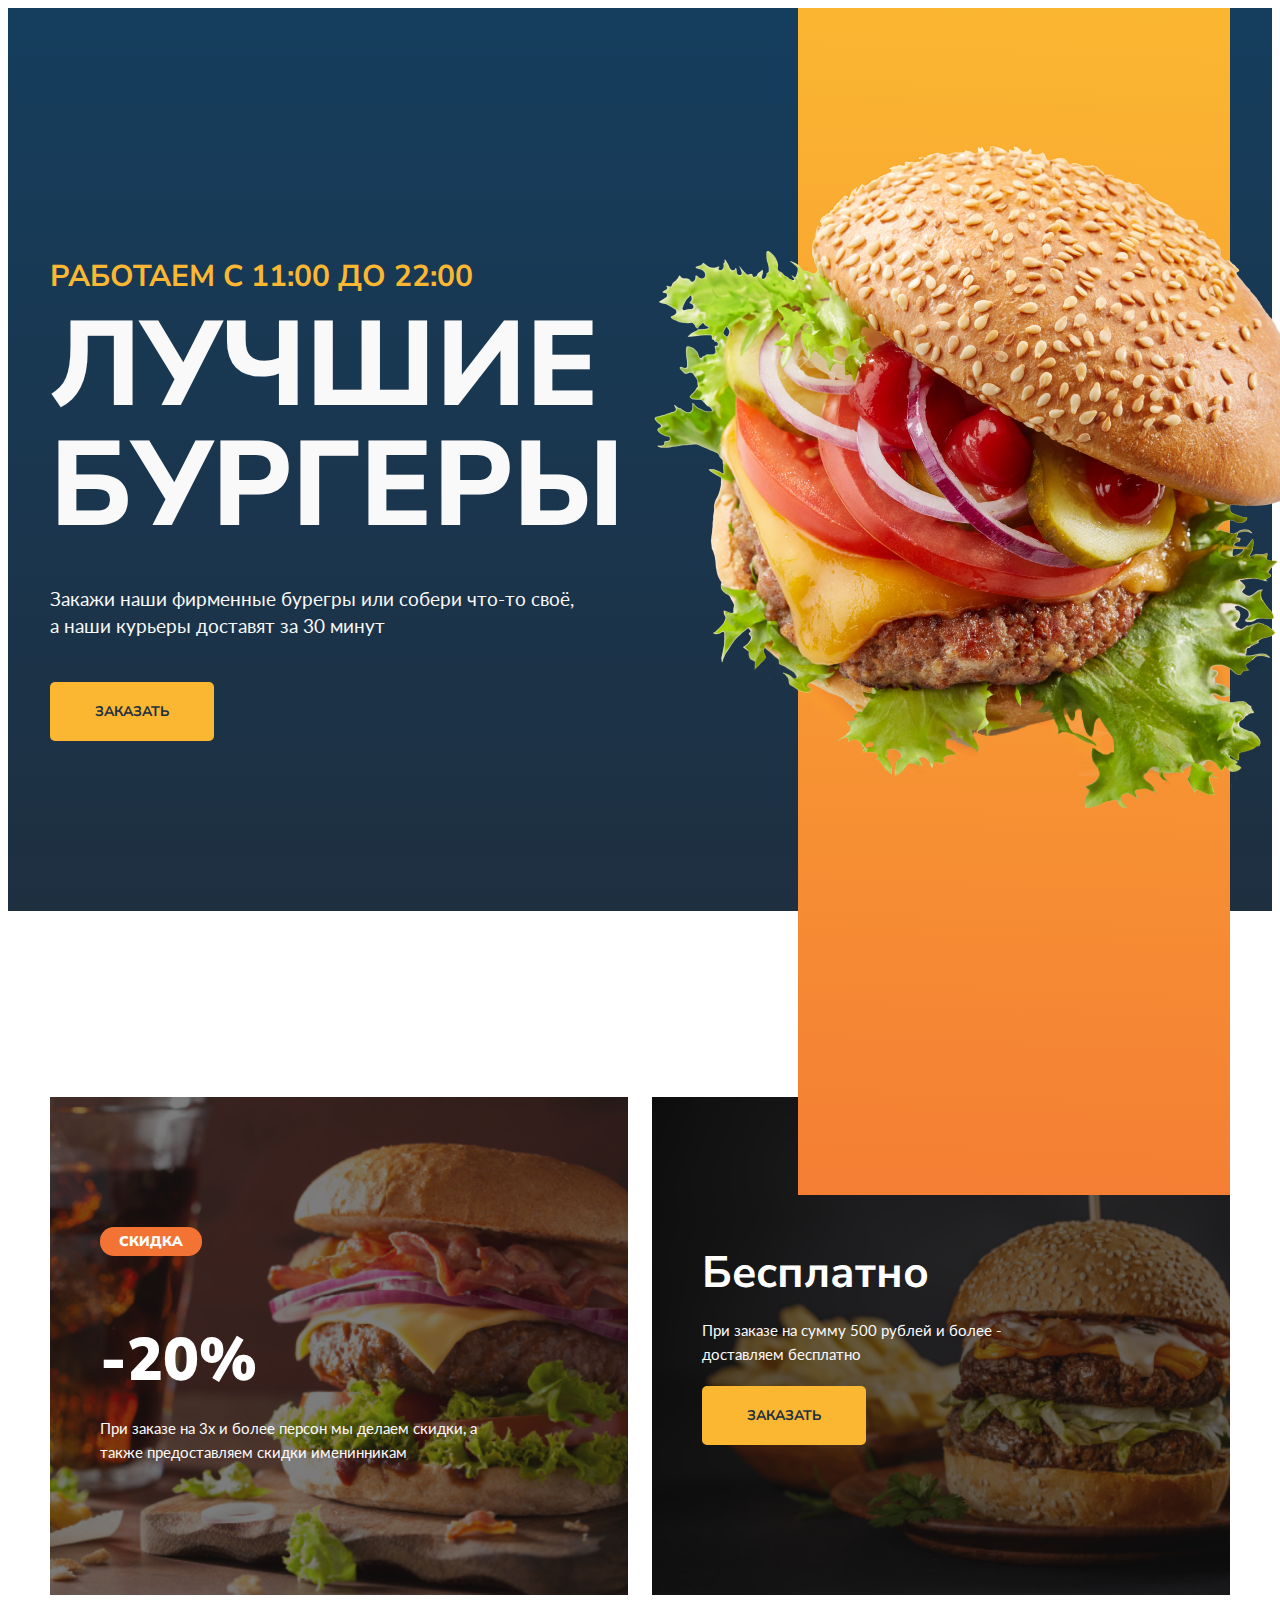
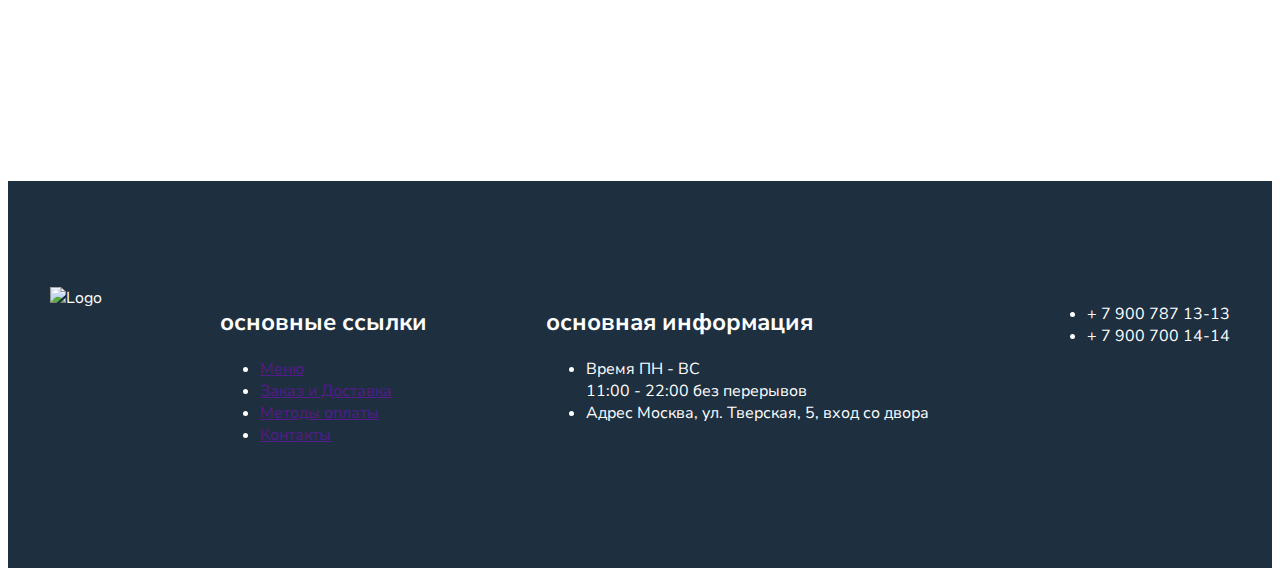
==== commit 831a06b5: "combination" ====
--- a/index.html
+++ b/index.html
@@ -1,10 +1,10 @@
 <!DOCTYPE html>
-<html lang="RU">
+<html lang="ru">
 <head>
     <meta charset="UTF-8">
     <meta http-equiv="X-UA-Compatible" content="IE=edge">
     <meta name="viewport" content="width=device-width, initial-scale=1.0">
-    <title>Document</title>
+    <title>Burgers</title>
     <link rel="preconnect" href="https://fonts.googleapis.com">
     <link rel="preconnect" href="https://fonts.gstatic.com" crossorigin>
     <link href="https://fonts.googleapis.com/css2?family=Lato:wght@700&family=Nunito+Sans:wght@600;700;800;900&family=Open+Sans:wght@400;600;700&display=swap" rel="stylesheet">
@@ -12,212 +12,71 @@
     <link rel="stylesheet" href="styles/normalize.css">
 </head>
 <body>
-    <Header>
-        <div class="container">
-            <div class="header">
-                <div class="header-item">
-                    <a href="#" class="header-logo"></a>
-                    <nav>
-                        <ul class="header-nav">
-                            <li><a href="#">Главная</a></li>
-                            <li><a href="#" class="active">Меню</a></li>
-                            <li><a href="#">О нас</a></li>
-                            <li><a href="#">Контакты</a></li>
-                        </ul>
-                    </nav>
-                </div>
-                <button type="button" class="button">
-                    <span class="button-item">
-                        <img src="images/shopping-cart.svg" alt="Корзина">
-                        <span class="button-count">5</span>
-                    </span>
-                    <span class="button-text">$125</span>
-                </button>
+    <div class="main">
+        <div class="wrapper">
+            <div class="text">
+                <h1>
+                    <span>работаем с 11:00 до 22:00</span>
+                    лучшие бургеры
+                </h1>
+                <p>Закажи наши фирменные бурегры или собери что-то своё, а&nbsp;наши курьеры доставят за&nbsp;30&nbsp;минут</p>
+                <a href="#">заказать</a>
+            </div>
+            <div class="visual">
+                <div class="bg"></div>
+                <img src="images/burger.png" alt="Burger">
             </div>
         </div>
-    </Header>
-    <div class="bg">
-        <div class="container">
-            <ul class="breadcrumbs">
-                <li><a href="#">Главная</a></li>
-                <li><a href="#">Меню</a></li>
-            </ul>
-            <h1 class="title">Наше Меню</h1>
-            <p class="discription">Выбирай из предложенного ассортимента и мы доставим блюдо в течении часа</p>
+    </div>
+    <div class="promo">
+        <div class="wrapper">
+            <div class="promo-left">
+                <p class="sale">Скидка</p>
+                <p class="cost">-20%</p>
+                <p class="description">При заказе на 3х и более персон мы делаем скидки, а также предоставляем скидки именинникам</p>
+            </div>
+            <div class="promo-right">
+                <p class="free">Бесплатно</p>
+                <p class="description">При заказе на сумму 500 рублей и более - доставляем бесплатно</p>
+                <a href="#">заказать</a>
+            </div>
         </div>
     </div>
-    <main>
-        <div class="banner">
-            <div class="container">
-                <div class="banner-box">
-                    <h2 class="banner-title">
-                        <span>скидка</span>
-                        -30%
-                    </h2>
-                    <P class="banner-text">Только при покупке 3-х и более позиций, мы дарим скидку. Акции не суммируются.</P>
-                    <a href="#" class="banner-link">купить сейчас</a>
-                </div>
+    <div class="footer">
+        <div class="wrapper">
+            <div class="item">
+                <img class="logo" src="images/logo.svg" alt="Logo">
+            </div>
+            <div class="item">
+                <h2>основные ссылки</h2>
+                <ul>
+                    <li><a href="">Меню</a></li>
+                    <li><a href="">Заказ и Доставка</a></li>
+                    <li><a href="">Методы оплаты</a></li>
+                    <li><a href="">Контакты</a></li>
+                </ul>
+            </div>
+            <div class="item">
+                <h2>основная информация</h2>
+                <ul>
+                    <li>
+                        <span>Время</span>
+                        ПН - ВС <br>
+                        11:00 - 22:00 без перерывов
+                    </li>
+                    <li>
+                        <span>Адрес</span>
+                        Москва, ул. Тверская, 5, вход со двора
+                    </li>
+                </ul>
+            </div>
+            <div class="tel">
+                <ul>
+                    <li>+ 7 900 787 13-13</li>
+                    <li>+ 7 900 700 14-14</li>
+                </ul>
             </div>
         </div>
-        <section class="menu">
-            <div class="container">
-                <div class="menu-header">
-                    <h2 class="menu-title">
-                        Бургеры
-                    </h2>
-                    <select class="menu-select">
-                        <option value="">Сортировать</option>
-                        <option value="up">По возрастанию</option> 
-                        <option value="down">По убыванию</option>
-                    </select>
-                </div>
-                <div class="menu-grid">
-                    <div class="menu-grid-item">
-                        <div class="menu-grid-cover">
-                            <img src="images/menu/1.jpg" alt="Острый бургер">
-                        </div>
-                        <p class="menu-grid-title">Острый бургер</p>
-                        <P class="menu-grid-price">$26</P>
-                        <button type="button" class="menu-grid-btn">
-                            <span class="menu-grid-icon"></span>
-                            <span class="menu-grid-text">Купить</span>
-                        </button>
-                    </div>
-                    <div class="menu-grid-item">
-                        <div class="menu-grid-cover">
-                            <img src="images/menu/2.jpg" alt="Гриль Бургер">
-                        </div>
-                        <p class="menu-grid-title">Гриль Бургер</p>
-                        <P class="menu-grid-price">$16</P>
-                        <button type="button" class="menu-grid-btn">
-                            <span class="menu-grid-icon"></span>
-                            <span class="menu-grid-text">Купить</span>
-                        </button>
-                    </div>
-                    <div class="menu-grid-item">
-                        <div class="menu-grid-cover">
-                            <img src="images/menu/3.jpg" alt="Бурег Гигант">
-                        </div>
-                        <p class="menu-grid-title">Бурег Гигант</p>
-                        <P class="menu-grid-price">$37</P>
-                        <button type="button" class="menu-grid-btn">
-                            <span class="menu-grid-icon"></span>
-                            <span class="menu-grid-text">Купить</span>
-                        </button>
-                    </div>
-                    <div class="menu-grid-item">
-                        <div class="menu-grid-cover">
-                            <img src="images/menu/4.jpg" alt="Бургер с курицей">
-                        </div>
-                        <p class="menu-grid-title">Бургер с курицей</p>
-                        <P class="menu-grid-price">$18</P>
-                        <button type="button" class="menu-grid-btn">
-                            <span class="menu-grid-icon"></span>
-                            <span class="menu-grid-text">Купить</span>
-                        </button>
-                    </div>
-                    <div class="menu-grid-item">
-                        <div class="menu-grid-cover">
-                            <img src="images/menu/5.jpg" alt="Бургер с курицей">
-                        </div>
-                        <p class="menu-grid-title">Бургер с курицей</p>
-                        <P class="menu-grid-price">$9</P>
-                        <button type="button" class="menu-grid-btn">
-                            <span class="menu-grid-icon"></span>
-                            <span class="menu-grid-text">Купить</span>
-                        </button>
-                    </div>
-                    <div class="menu-grid-item">
-                        <div class="menu-grid-cover">
-                            <img src="images/menu/6.jpg" alt="Тройной бурегр">
-                        </div>
-                        <p class="menu-grid-title">Тройной бурегр</p>
-                        <P class="menu-grid-price">$7</P>
-                        <button type="button" class="menu-grid-btn">
-                            <span class="menu-grid-icon"></span>
-                            <span class="menu-grid-text">Купить</span>
-                        </button>
-                    </div>
-                </div>
-                <div class="menu-header">
-                    <h2 class="menu-title">
-                        Дополнительно
-                    </h2>
-                </div>
-                <div class="more-menu-grid">
-                    <div class="menu-grid-item">
-                        <div class="menu-grid-cover">
-                            <img src="images/menu/1.jpg" alt="Сэндвич">
-                        </div>
-                        <p class="menu-grid-title">Сэндвич</p>
-                        <P class="menu-grid-price">$3</P>
-                        <button type="button" class="menu-grid-btn">
-                            <span class="menu-grid-icon"></span>
-                            <span class="menu-grid-text">Купить</span>
-                        </button>
-                    </div>
-                    <div class="menu-grid-item">
-                        <div class="menu-grid-cover">
-                            <img src="images/menu/2.jpg" alt="Картошка Фри">
-                        </div>
-                        <p class="menu-grid-title">Картошка Фри</p>
-                        <P class="menu-grid-price">$5</P>
-                        <button type="button" class="menu-grid-btn">
-                            <span class="menu-grid-icon"></span>
-                            <span class="menu-grid-text">Купить</span>
-                        </button>
-                    </div>
-                    <div class="menu-grid-item">
-                        <div class="menu-grid-cover">
-                            <img src="images/menu/3.jpg" alt="Хот-Дог">
-                        </div>
-                        <p class="menu-grid-title">Хот-Дог</p>
-                        <P class="menu-grid-price">$7</P>
-                        <button type="button" class="menu-grid-btn">
-                            <span class="menu-grid-icon"></span>
-                            <span class="menu-grid-text">Купить</span>
-                        </button>
-                    </div>
-            </div>
-        </section>
-    </main>
-    <footer class="footer">
-        <div class="container">
-            <div class="footer-box">
-                <div class="footer-item">
-                    <img class="footer-logo" src="images/logo-light.svg" alt="Logo">
-                </div>
-                <div class="footer-item">
-                    <h2>основные ссылки</h2>
-                    <ul class="footer-list">
-                        <li><a href="">Меню</a></li>
-                        <li><a href="">Заказ и Доставка</a></li>
-                        <li><a href="">Методы оплаты</a></li>
-                        <li><a href="">Контакты</a></li>
-                    </ul>
-                </div>
-                <div class="footer-item">
-                    <h2>основная информация</h2>
-                    <ul class="footer-list">
-                        <li>
-                            <span>Время</span>
-                            ПН - ВС <br>
-                            11:00 - 22:00 без перерывов
-                        </li>
-                        <li>
-                            <span>Адрес</span>
-                            Москва, ул. Тверская, 5, вход со двора
-                        </li>
-                    </ul>
-                </div>
-                <div class="footer-tel">
-                    <ul class="footer-list">
-                        <li>+ 7 900 787 13-13</li>
-                        <li>+ 7 900 700 14-14</li>
-                    </ul>
-                </div>
-            </div>
-        </div>
-    </footer>
+    </div>
 </body>
 </html>--- a/styles/main.css
+++ b/styles/main.css
@@ -35,6 +35,7 @@
     font-size: 20px;
     color: #443737;
     text-decoration: none;
+    transition: 0.7s;
 }
 .header-nav a:hover {
     color: #FFC725;
@@ -54,7 +55,7 @@
     display: flex;
     align-items: center;
     justify-content: space-between;
-    flex-basis: 68.5%;
+    flex-basis: 68.5%; 
 }
 .button {
     display: flex;
@@ -189,6 +190,10 @@
     border-radius: 5px;
     border: 1px solid #FBB731;
 }
+.banner-link:hover {
+    background-color: transparent; 
+    color: #FBB731;
+}
 .menu-header {
     display: flex;
     align-items: center;
@@ -261,9 +266,14 @@
     background-color: #FBB731;
     border-radius: 5px;
     border: none;
-    padding: 11px 35px 9px 57px;
-    display: flex;
-    margin-top: 18px;
+    padding: 11px 35px 9px 35px;
+    display: flex;
+    margin: 18px auto 0;
+}
+.menu-grid-btn:hover {
+    background-color: #F37335;
+    cursor: pointer;
+    transition: 800ms;
 }
 .menu-grid-text {
     font-size: 14px;
@@ -317,16 +327,19 @@
     text-transform: uppercase;
     margin-bottom: 19px;
 }
-.footer-item li {
+.footer-list li {
     margin-bottom: 9px;
     font-family: 'Lato', sans-serif;
     font-size: 15px;
-    color: #FAF9F9;
+    color: #DEDEDE;
     font-weight: 700;
     line-height: 24px;
 }
-.footer-item a {
-    color: #DEDEDE;
+.footer-list li:hover a {
+    color: #F37335;
+}
+.footer-list a {
+    color: #FBB731;
     text-decoration: none;
     font-weight: 400;
 }
@@ -336,16 +349,138 @@
     font-weight: 400;
     margin-bottom: 2px;
 }
-.footer-tel ul {
+.footer-list-tel {
+    margin-top: 0;
+}
+.footer-list-tel li {
+    margin-bottom: 12px;
+}
+.footer-list-tel a {
     font-size: 20px;
     font-weight: 900;
-    color: #FBB731;
-    margin-top: 14px;
-}
-.footer-tel li {
-    margin-bottom: 12px;
+    color:  #FBB731;
 }
 .footer-list {
     padding-left: 0;
     list-style-type: none;
+}
+
+/*  Style INDEX  */
+.main {
+    background: linear-gradient(180deg, #0C4C7B -100%, #1E2F40 100%);
+}
+.wrapper {
+    max-width: 1180px;
+    margin: 0 auto;
+    display: flex;
+    justify-content: space-between;
+}
+.text {
+    color: #FAF9F9;
+    flex: 0 0 580px;
+    padding-top: 170px;
+    padding-bottom: 170px;
+}
+h1 {
+    font-size: 120px;
+    font-weight: 800;
+    text-transform: uppercase;
+    line-height: 120px;
+    margin-bottom: 40px;
+}
+h1 span {
+    color: #FBB731;
+    font-size: 30px;
+    font-weight: 700;
+    line-height: 38px;
+    display: block;
+    margin-bottom: 10px;
+}
+.text p {
+    font-family: 'Lato', sans-serif;
+    font-size: 19px;
+    line-height: 1.4;
+    margin-bottom: 42px;
+}
+.main a,
+.promo a {
+    color: #1E2F40;
+    background-color: #FBB731;
+    border-radius: 5px;
+    text-decoration: none;
+    padding: 20px 45px;
+    display: inline-block;
+    text-transform: uppercase;
+    font-size: 14px;
+    font-weight: 700;
+}
+.visual {
+    flex-grow: 1;
+    display: flex;
+    justify-content: flex-end;
+    position: relative;
+}
+.bg {
+    width: 432px;
+    height: 100%;
+    background: linear-gradient(2.42deg, #F37335 -19.6%, #FBB731 100.79%, #FDC830 100.79%);
+}
+.main img {
+    width: 829px;
+    position: absolute;
+    right: -168px;
+}
+.promo {
+    padding-top: 186px;
+    padding-bottom: 186px;
+}
+.promo-left,
+.promo-right {
+    flex: 0 0 49%;
+    color: #fff;
+    box-sizing: border-box;
+    background-repeat: no-repeat;
+    background-size: cover;
+    background-position: center;
+}
+.promo-left {
+    background-image: url(../images/promo-left.png);
+    padding: 116px 50px;
+}
+.promo-right {
+    background-image: url(../images/promo-right.png);
+    padding: 102px 50px;
+}
+.sale {
+    font-size: 14px;
+    font-weight: 900;
+    background: #F37335;
+    padding: 5px 19px;
+    border-radius: 14px;
+    display: inline-block;
+    text-transform: uppercase;
+    margin-bottom: 3px;
+}
+.cost {
+    font-size: 60px;
+    font-weight: 900;
+    margin-bottom: 8px;
+}
+.description {
+    font-family: 'Lato', sans-serif;
+    color: #FAF9F9;
+    font-size: 15px;
+    line-height: 24px;
+}
+.promo-left .description {
+    max-width: 392px;
+}
+.promo-right .description {
+    max-width: 300px;
+    margin-bottom: 20px;
+}
+.free {
+    font-size: 44px;
+    font-weight: 700;
+    margin-bottom: 10px;
 }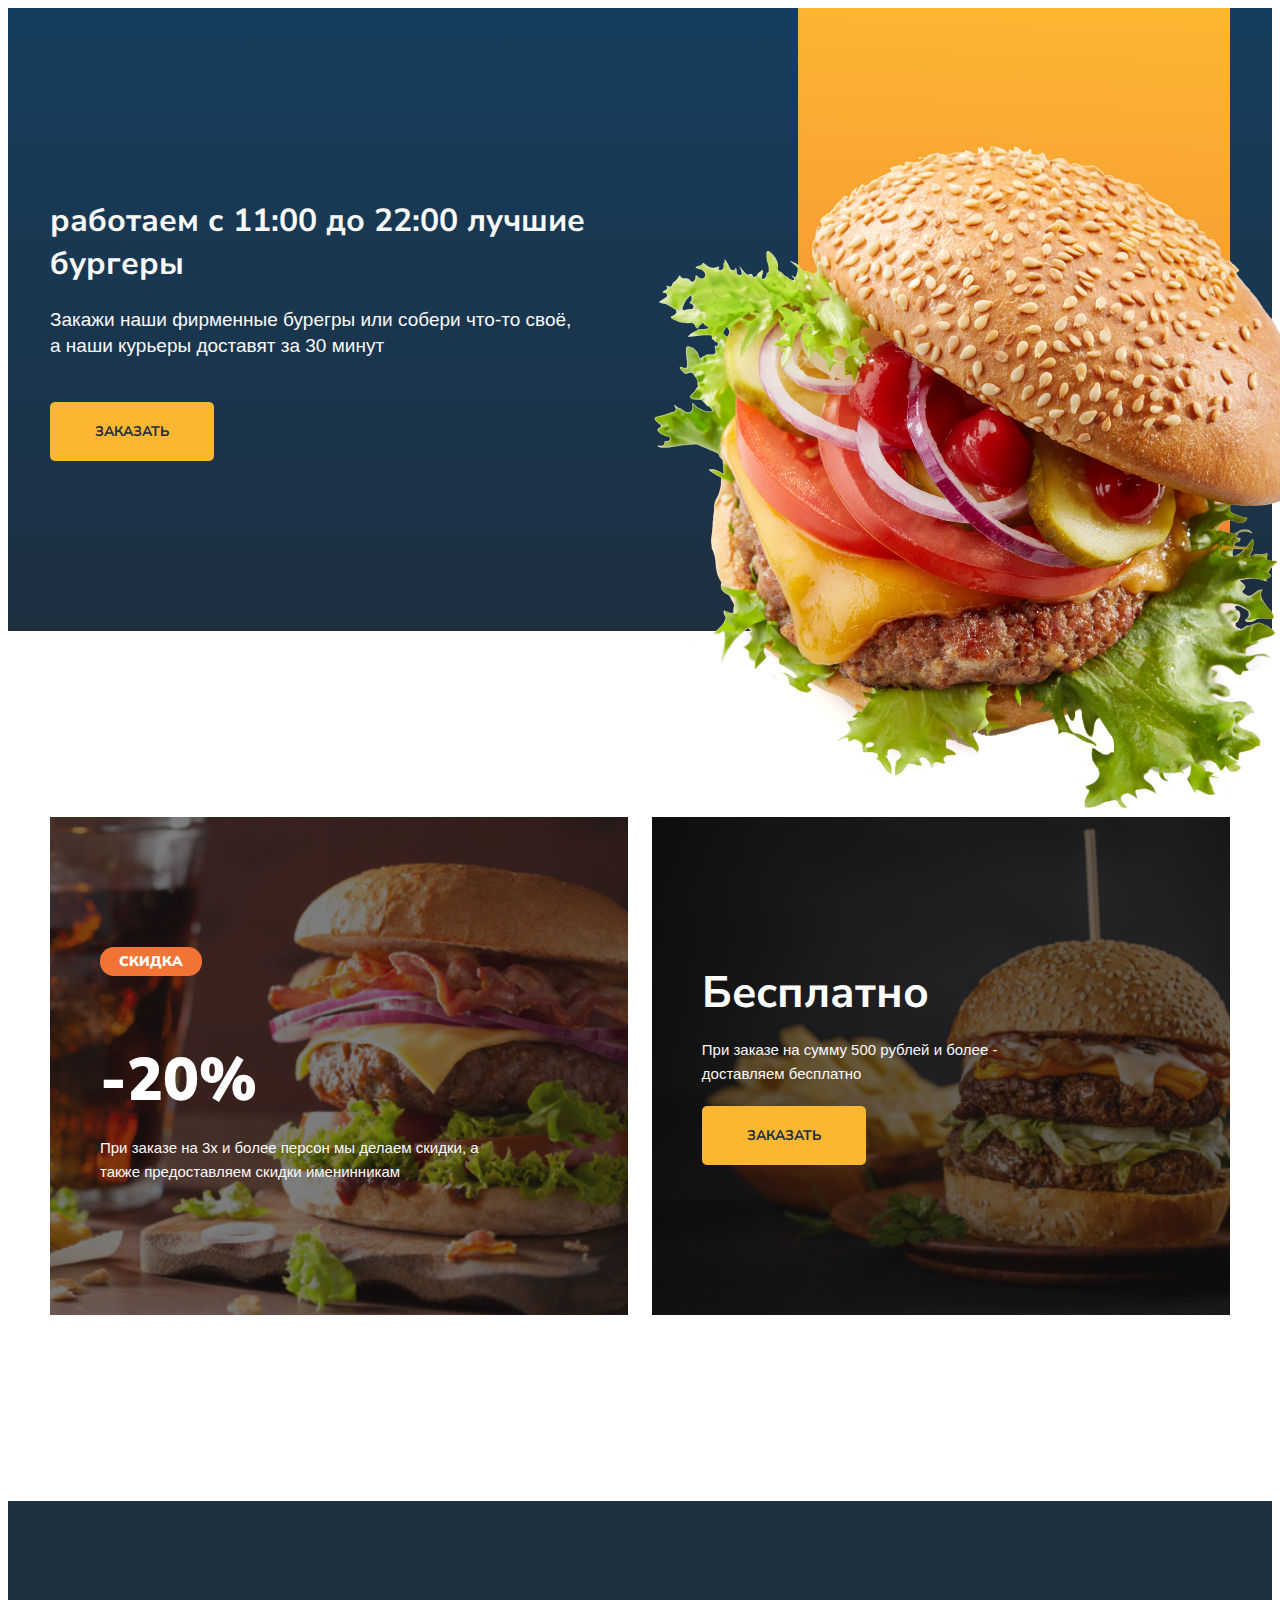
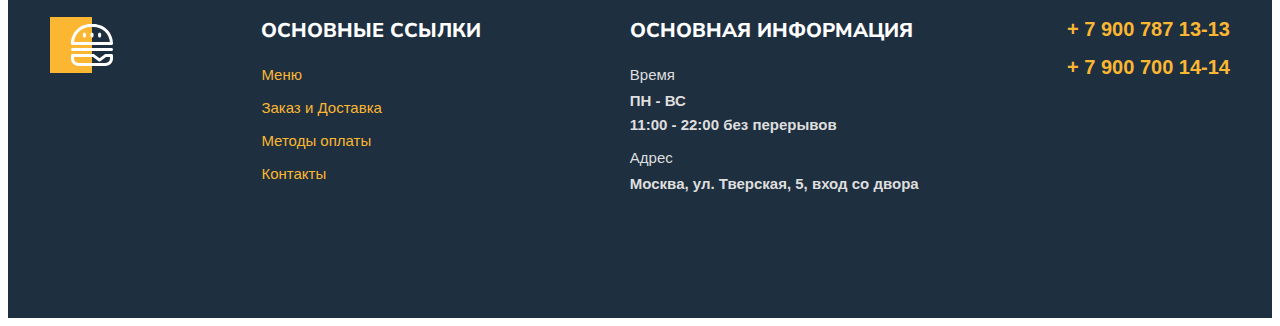
==== commit 3c9246f4: "footer" ====
--- a/index.html
+++ b/index.html
@@ -7,7 +7,7 @@
     <title>Burgers</title>
     <link rel="preconnect" href="https://fonts.googleapis.com">
     <link rel="preconnect" href="https://fonts.gstatic.com" crossorigin>
-    <link href="https://fonts.googleapis.com/css2?family=Lato:wght@700&family=Nunito+Sans:wght@600;700;800;900&family=Open+Sans:wght@400;600;700&display=swap" rel="stylesheet">
+    <link href="https://fonts.googleapis.com/css2?family=Nunito+Sans:wght@600;700;800;900&family=Open+Sans:wght@400;600;700&display=swap" rel="stylesheet">
     <link rel="stylesheet" href="styles/main.css">
     <link rel="stylesheet" href="styles/normalize.css">
 </head>
@@ -23,7 +23,7 @@
                 <a href="#">заказать</a>
             </div>
             <div class="visual">
-                <div class="bg"></div>
+                <div class="background"></div>
                 <img src="images/burger.png" alt="Burger">
             </div>
         </div>
@@ -42,41 +42,47 @@
             </div>
         </div>
     </div>
-    <div class="footer">
-        <div class="wrapper">
-            <div class="item">
-                <img class="logo" src="images/logo.svg" alt="Logo">
-            </div>
-            <div class="item">
-                <h2>основные ссылки</h2>
-                <ul>
-                    <li><a href="">Меню</a></li>
-                    <li><a href="">Заказ и Доставка</a></li>
-                    <li><a href="">Методы оплаты</a></li>
-                    <li><a href="">Контакты</a></li>
-                </ul>
-            </div>
-            <div class="item">
-                <h2>основная информация</h2>
-                <ul>
-                    <li>
-                        <span>Время</span>
-                        ПН - ВС <br>
-                        11:00 - 22:00 без перерывов
-                    </li>
-                    <li>
-                        <span>Адрес</span>
-                        Москва, ул. Тверская, 5, вход со двора
-                    </li>
-                </ul>
-            </div>
-            <div class="tel">
-                <ul>
-                    <li>+ 7 900 787 13-13</li>
-                    <li>+ 7 900 700 14-14</li>
-                </ul>
+    <footer class="footer">
+        <div class="container">
+            <div class="footer-box">
+                <div class="footer-item">
+                    <img class="footer-logo" src="images/logo-light.svg" alt="Logo">
+                </div>
+                <div class="footer-item">
+                    <h2>основные ссылки</h2>
+                    <ul class="footer-list">
+                        <li><a href="">Меню</a></li>
+                        <li><a href="">Заказ и Доставка</a></li>
+                        <li><a href="">Методы оплаты</a></li>
+                        <li><a href="">Контакты</a></li>
+                    </ul>
+                </div>
+                <div class="footer-item">
+                    <h2>основная информация</h2>
+                    <ul class="footer-list">
+                        <li>
+                            <span>Время</span>
+                            ПН - ВС <br>
+                            11:00 - 22:00 без перерывов
+                        </li>
+                        <li>
+                            <span>Адрес</span>
+                            Москва, ул. Тверская, 5, вход со двора
+                        </li>
+                    </ul>
+                </div>
+                <div class="footer-tel">
+                    <ul class="footer-list footer-list-tel">
+                        <li>
+                            <a href="tel:+79007871313">+ 7 900 787 13-13</a>
+                        </li>
+                        <li>
+                            <a href="tel:+79007001414">+ 7 900 700 14-14</a>
+                        </li>
+                    </ul>
+                </div>
             </div>
         </div>
-    </div>
+    </footer>
 </body>
 </html>--- a/styles/main.css
+++ b/styles/main.css
@@ -307,7 +307,7 @@
 .footer {
     background: #1E2F40;
     color: #fff;
-    padding-top: 106px;
+    padding-top: 116px;
     padding-bottom: 106px;
 }
 .footer-box {
@@ -326,6 +326,7 @@
     font-weight: 800;
     text-transform: uppercase;
     margin-bottom: 19px;
+    margin-top: 0px;
 }
 .footer-list li {
     margin-bottom: 9px;
@@ -381,14 +382,14 @@
     padding-top: 170px;
     padding-bottom: 170px;
 }
-h1 {
+.h1 {
     font-size: 120px;
     font-weight: 800;
     text-transform: uppercase;
     line-height: 120px;
     margin-bottom: 40px;
 }
-h1 span {
+.h1 span {
     color: #FBB731;
     font-size: 30px;
     font-weight: 700;
@@ -420,7 +421,7 @@
     justify-content: flex-end;
     position: relative;
 }
-.bg {
+.background  {
     width: 432px;
     height: 100%;
     background: linear-gradient(2.42deg, #F37335 -19.6%, #FBB731 100.79%, #FDC830 100.79%);
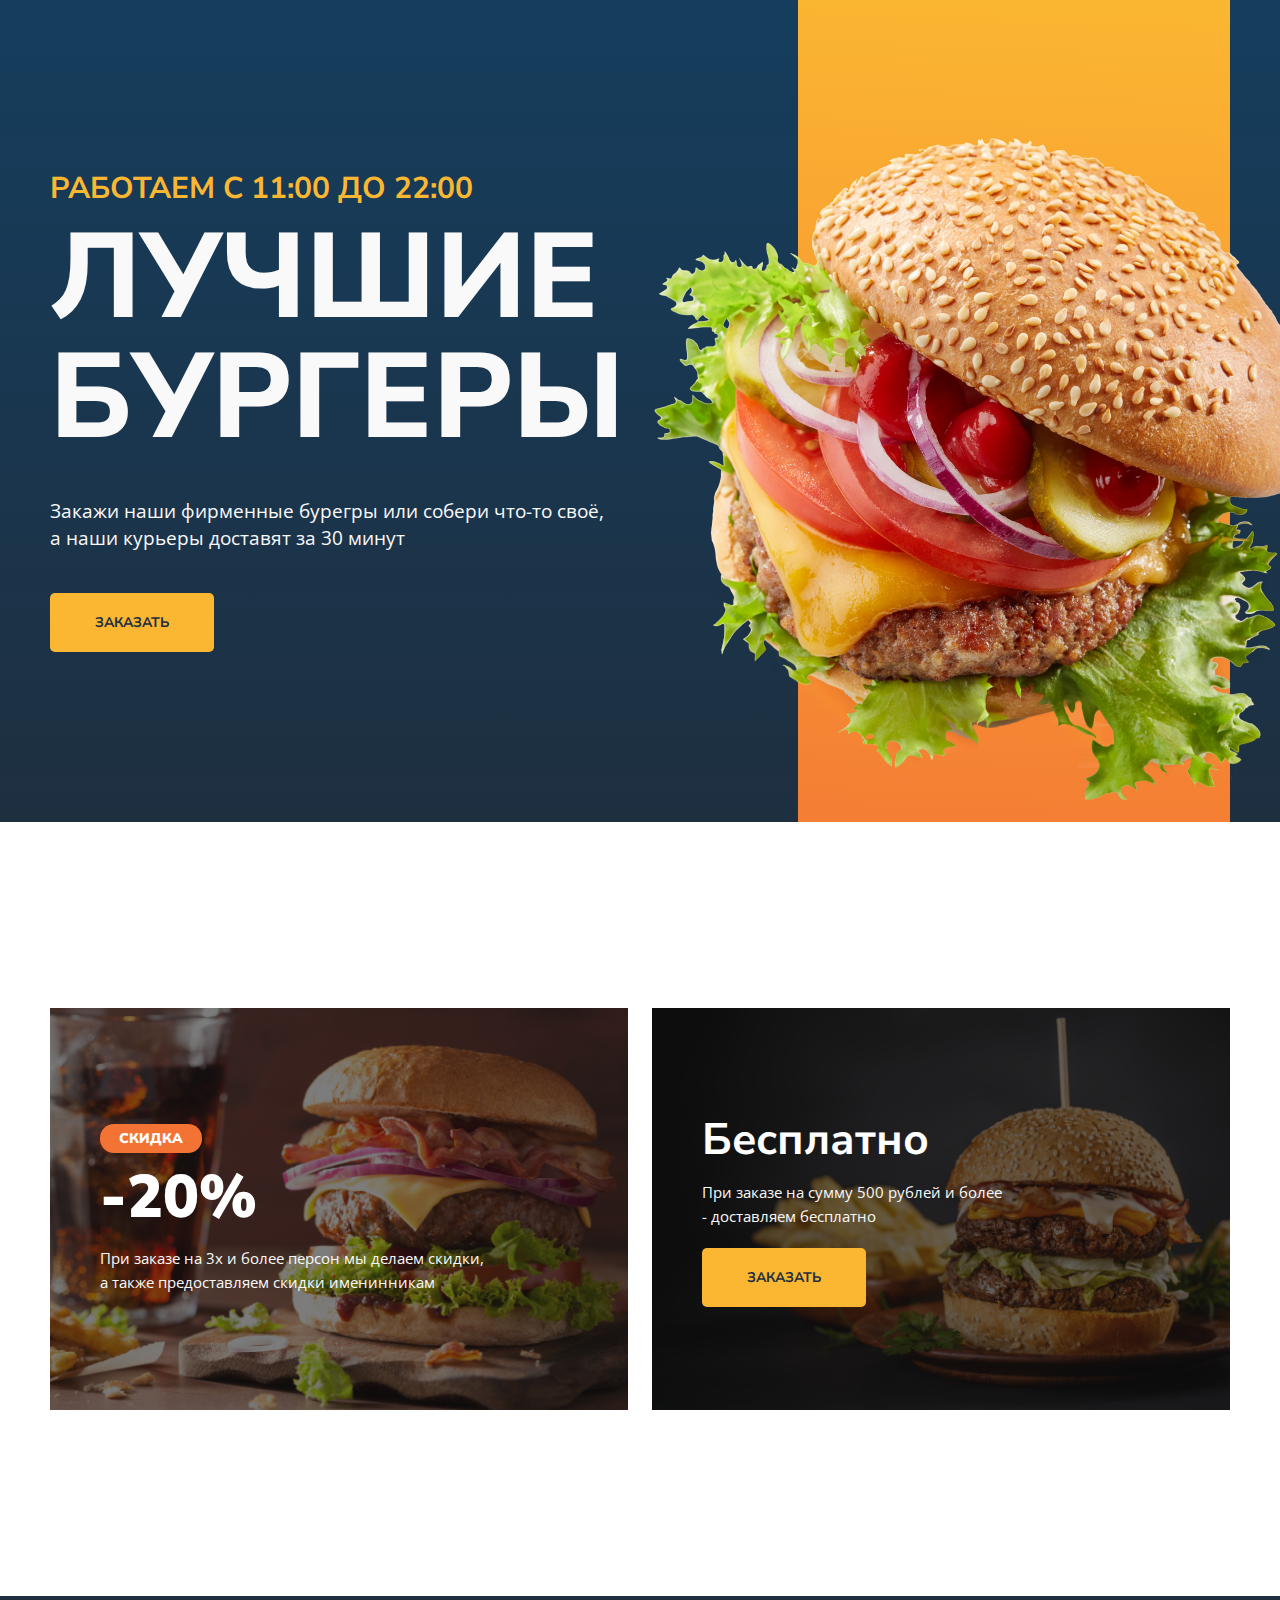
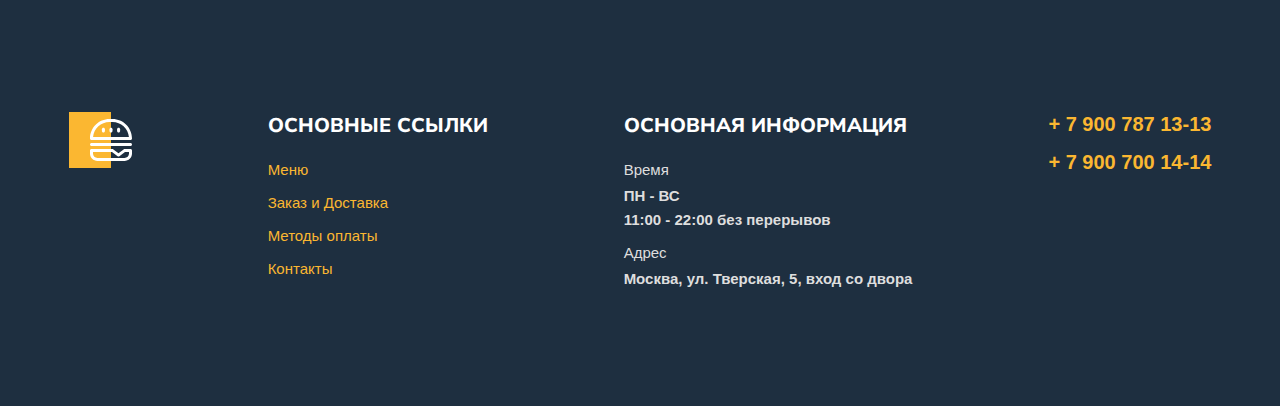
==== commit 4fb2a7e4: "linked pages" ====
--- a/index.html
+++ b/index.html
@@ -8,8 +8,7 @@
     <link rel="preconnect" href="https://fonts.googleapis.com">
     <link rel="preconnect" href="https://fonts.gstatic.com" crossorigin>
     <link href="https://fonts.googleapis.com/css2?family=Nunito+Sans:wght@600;700;800;900&family=Open+Sans:wght@400;600;700&display=swap" rel="stylesheet">
-    <link rel="stylesheet" href="styles/main.css">
-    <link rel="stylesheet" href="styles/normalize.css">
+    <link rel="stylesheet" href="styles/test.css">
 </head>
 <body>
     <div class="main">
@@ -20,10 +19,10 @@
                     лучшие бургеры
                 </h1>
                 <p>Закажи наши фирменные бурегры или собери что-то своё, а&nbsp;наши курьеры доставят за&nbsp;30&nbsp;минут</p>
-                <a href="#">заказать</a>
+                <a href="menu.html">заказать</a>
             </div>
             <div class="visual">
-                <div class="background"></div>
+                <div class="bg"></div>
                 <img src="images/burger.png" alt="Burger">
             </div>
         </div>
@@ -38,12 +37,12 @@
             <div class="promo-right">
                 <p class="free">Бесплатно</p>
                 <p class="description">При заказе на сумму 500 рублей и более - доставляем бесплатно</p>
-                <a href="#">заказать</a>
+                <a href="menu.html">заказать</a>
             </div>
         </div>
     </div>
     <footer class="footer">
-        <div class="container">
+        <div class="wrapper">
             <div class="footer-box">
                 <div class="footer-item">
                     <img class="footer-logo" src="images/logo-light.svg" alt="Logo">
@@ -51,10 +50,10 @@
                 <div class="footer-item">
                     <h2>основные ссылки</h2>
                     <ul class="footer-list">
-                        <li><a href="">Меню</a></li>
-                        <li><a href="">Заказ и Доставка</a></li>
-                        <li><a href="">Методы оплаты</a></li>
-                        <li><a href="">Контакты</a></li>
+                        <li><a href="menu.html">Меню</a></li>
+                        <li><a href="#">Заказ и Доставка</a></li>
+                        <li><a href="#">Методы оплаты</a></li>
+                        <li><a href="#">Контакты</a></li>
                     </ul>
                 </div>
                 <div class="footer-item">
--- a/styles/test.css
+++ b/styles/test.css
@@ -0,0 +1,192 @@
+* {
+    margin: 0;
+    padding: 0;
+}
+body {
+    font-family: 'Nunito Sans', sans-serif;
+}
+.main {
+    background: linear-gradient(180deg, #0C4C7B -100%, #1E2F40 100%);
+}
+.wrapper {
+    max-width: 1180px;
+    margin: 0 auto;
+    display: flex;
+    justify-content: space-between;
+}
+.text {
+    color: #FAF9F9;
+    flex: 0 0 580px;
+    padding-top: 170px;
+    padding-bottom: 170px;
+}
+h1 {
+    font-size: 120px;
+    font-weight: 800;
+    text-transform: uppercase;
+    line-height: 120px;
+    margin-bottom: 40px;
+}
+h1 span {
+    color: #FBB731;
+    font-size: 30px;
+    font-weight: 700;
+    line-height: 38px;
+    display: block;
+    margin-bottom: 10px;
+}
+.text p {
+    font-family: 'Open sans', sans-serif;
+    font-size: 19px;
+    line-height: 1.4;
+    margin-bottom: 42px;
+}
+.main a,
+.promo a {
+    color: #1E2F40;
+    background-color: #FBB731;
+    border-radius: 5px;
+    text-decoration: none;
+    padding: 20px 45px;
+    display: inline-block;
+    text-transform: uppercase;
+    font-size: 14px;
+    font-weight: 700;
+}
+.visual {
+    flex-grow: 1;
+    display: flex;
+    justify-content: flex-end;
+    position: relative;
+}
+.bg {
+    width: 432px;
+    height: 100%;
+    background: linear-gradient(2.42deg, #F37335 -19.6%, #FBB731 100.79%, #FDC830 100.79%);
+}
+.main img {
+    width: 829px;
+    position: absolute;
+    right: -168px;
+}
+.promo {
+    padding-top: 186px;
+    padding-bottom: 186px;
+}
+.promo-left,
+.promo-right {
+    flex: 0 0 49%;
+    color: #fff;
+    box-sizing: border-box;
+    background-repeat: no-repeat;
+    background-size: cover;
+    background-position: center;
+}
+.promo-left {
+    background-image: url(../images/promo-left.png);
+    padding: 116px 50px;
+}
+.promo-right {
+    background-image: url(../images/promo-right.png);
+    padding: 102px 50px;
+}
+.sale {
+    font-size: 14px;
+    font-weight: 900;
+    background: #F37335;
+    padding: 5px 19px;
+    border-radius: 14px;
+    display: inline-block;
+    text-transform: uppercase;
+    margin-bottom: 3px;
+}
+.cost {
+    font-size: 60px;
+    font-weight: 900;
+    margin-bottom: 8px;
+}
+.description {
+    font-family: 'Open sans', sans-serif;
+    color: #FAF9F9;
+    font-size: 15px;
+    line-height: 24px;
+}
+.promo-left .description {
+    max-width: 392px;
+}
+.promo-right .description {
+    max-width: 300px;
+    margin-bottom: 20px;
+}
+.free {
+    font-size: 44px;
+    font-weight: 700;
+    margin-bottom: 10px;
+}
+.footer {
+    background: #1E2F40;
+    color: #fff;
+    padding-top: 116px;
+    padding-bottom: 106px;
+    display: flex;
+    justify-content: center;
+}
+.footer-box {
+    display: flex;
+    justify-content: space-between;
+}
+.footer-logo {
+    width: 63px;
+    height: 56px;
+}
+.footer-item {
+    margin-right: 136px;
+    flex: 0 0 auto;
+  }
+  .footer-item:last-child {
+    margin-right: 0;
+  }
+.footer-item h2 {
+    font-size: 20px;
+    font-weight: 800;
+    text-transform: uppercase;
+    margin-bottom: 19px;
+    margin-top: 0px;
+}
+.footer-list li {
+    margin-bottom: 9px;
+    font-family: 'lato', sans-serif;
+    font-size: 15px;
+    color: #DEDEDE;
+    font-weight: 700;
+    line-height: 24px;
+}
+.footer-list li:hover a {
+    color: #F37335;
+}
+.footer-list a {
+    color: #FBB731;
+    text-decoration: none;
+    font-weight: 400;
+}
+.footer-item span {
+    color: #DEDEDE;
+    display: block;
+    font-weight: 400;
+    margin-bottom: 2px;
+}
+.footer-list-tel {
+    margin-top: 0;
+}
+.footer-list-tel li {
+    margin-bottom: 12px;
+}
+.footer-list-tel a {
+    font-size: 20px;
+    font-weight: 900;
+    color:  #FBB731;
+}
+.footer-list {
+    padding-left: 0;
+    list-style-type: none;
+}